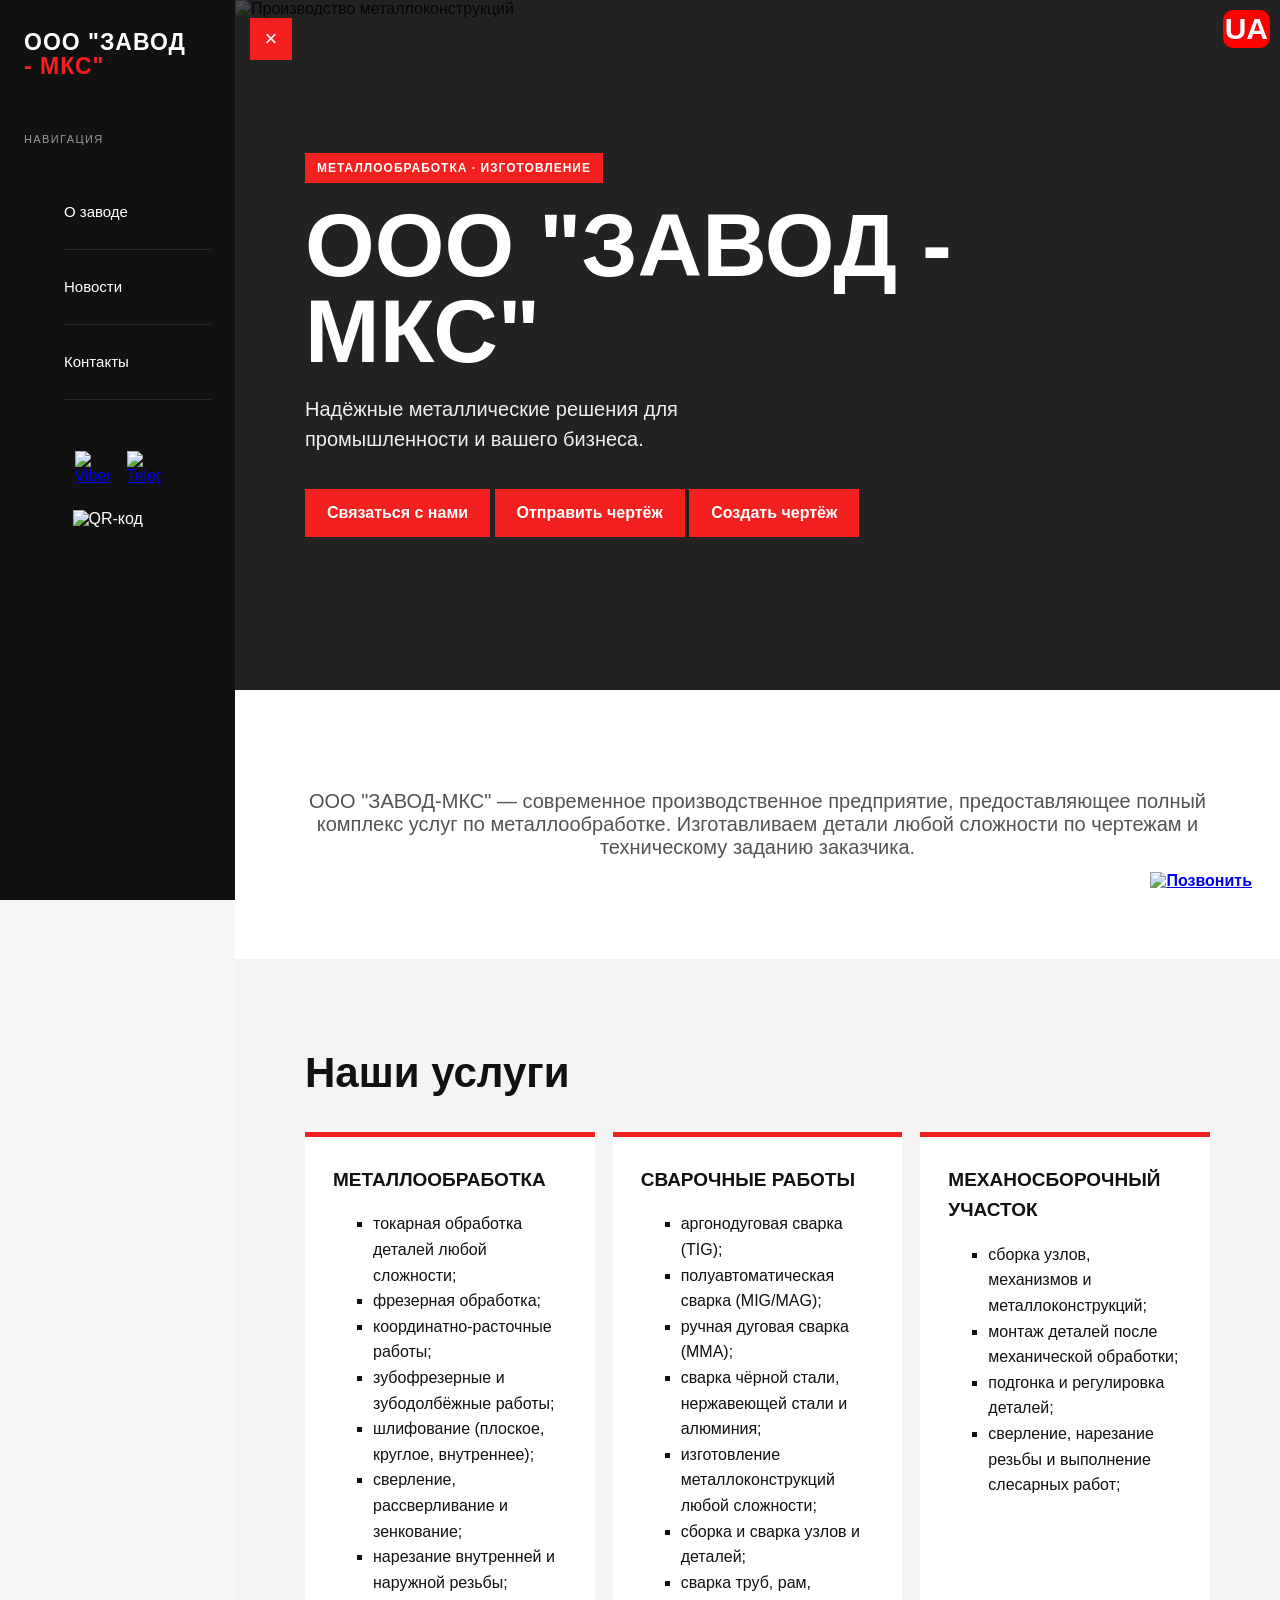
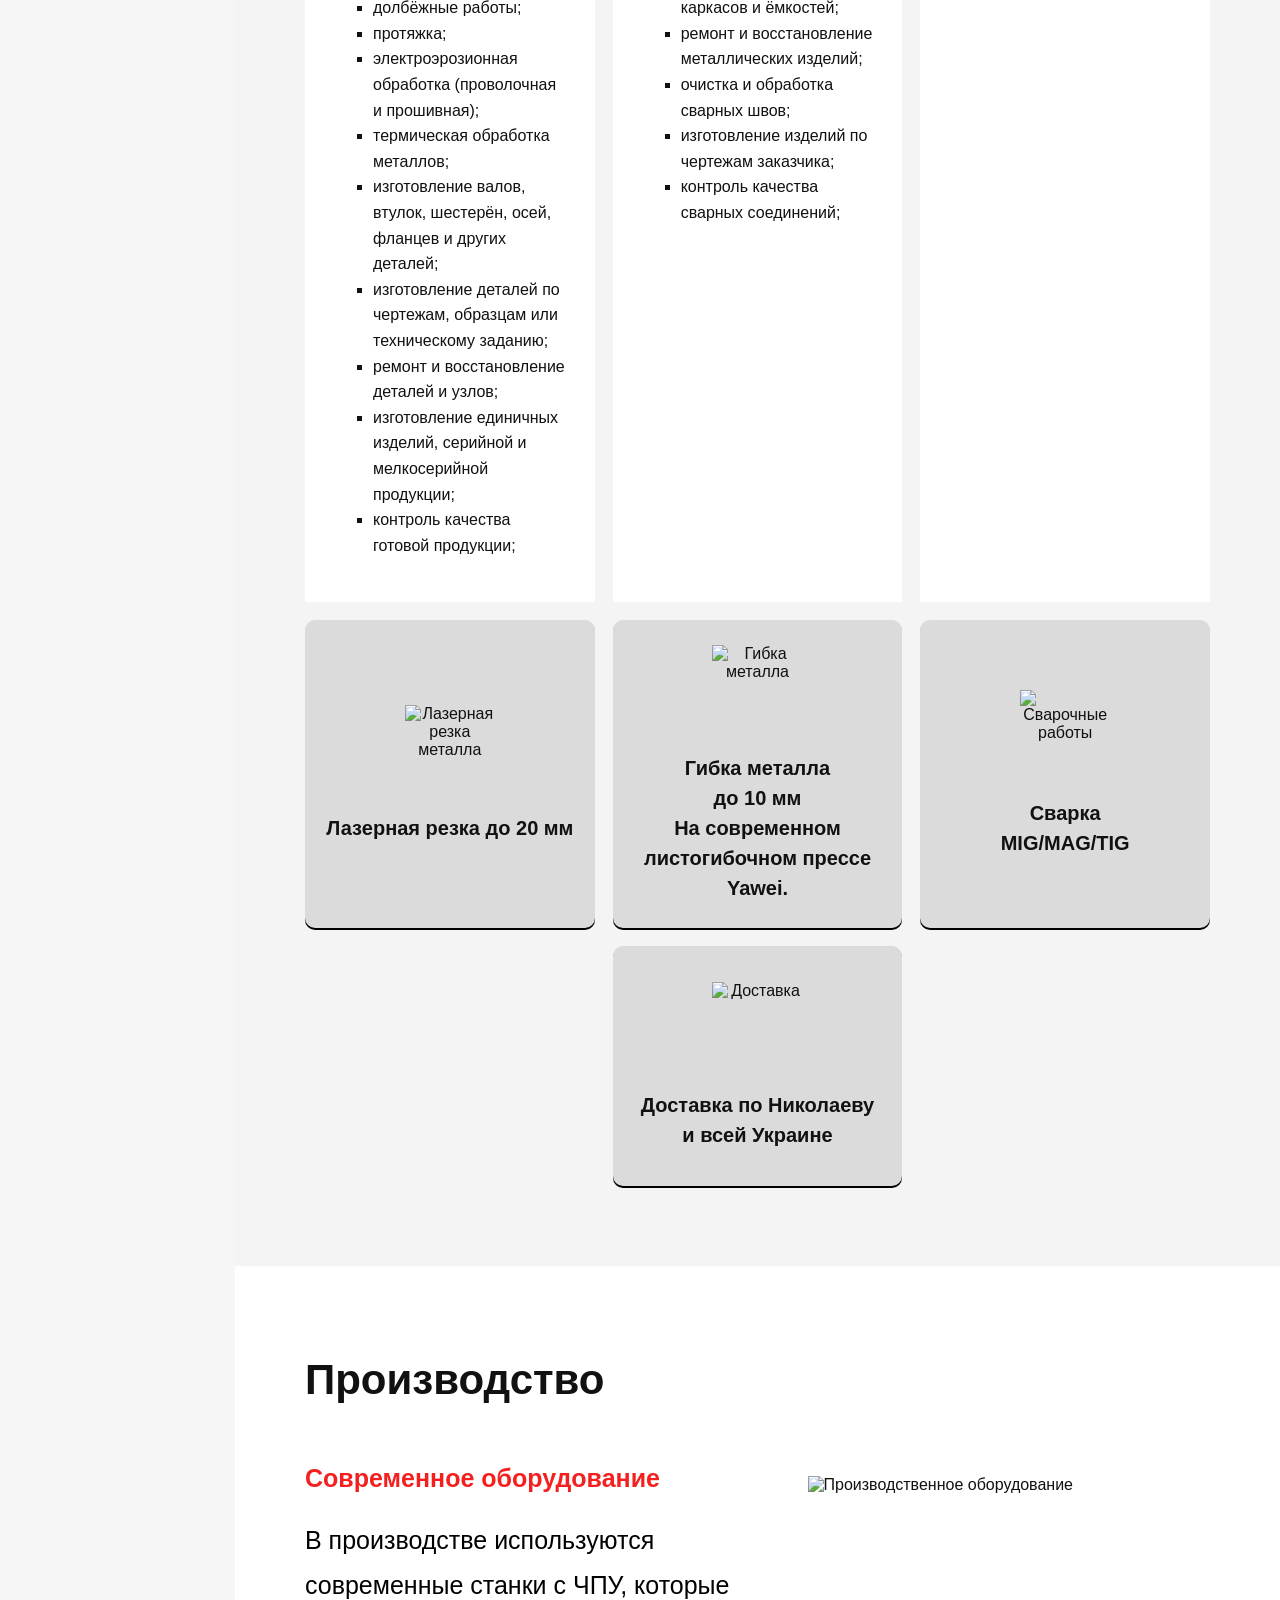
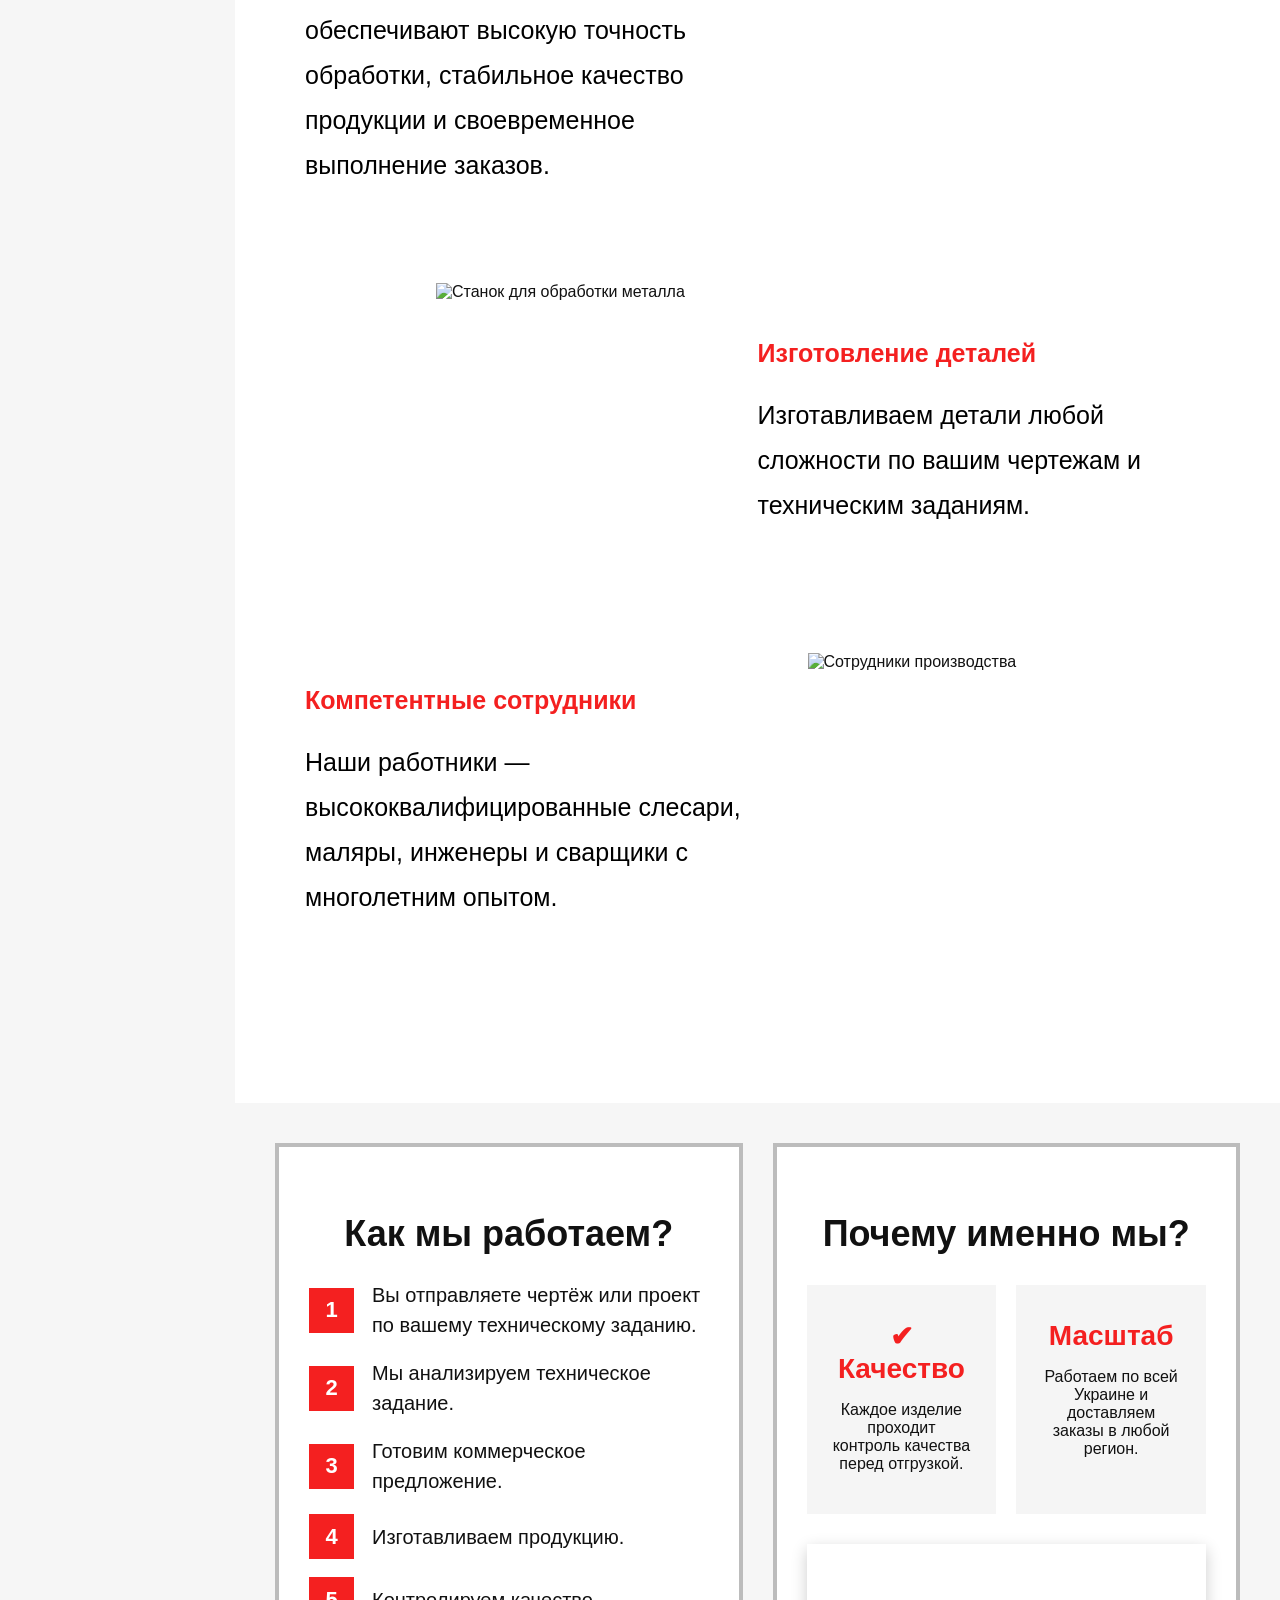
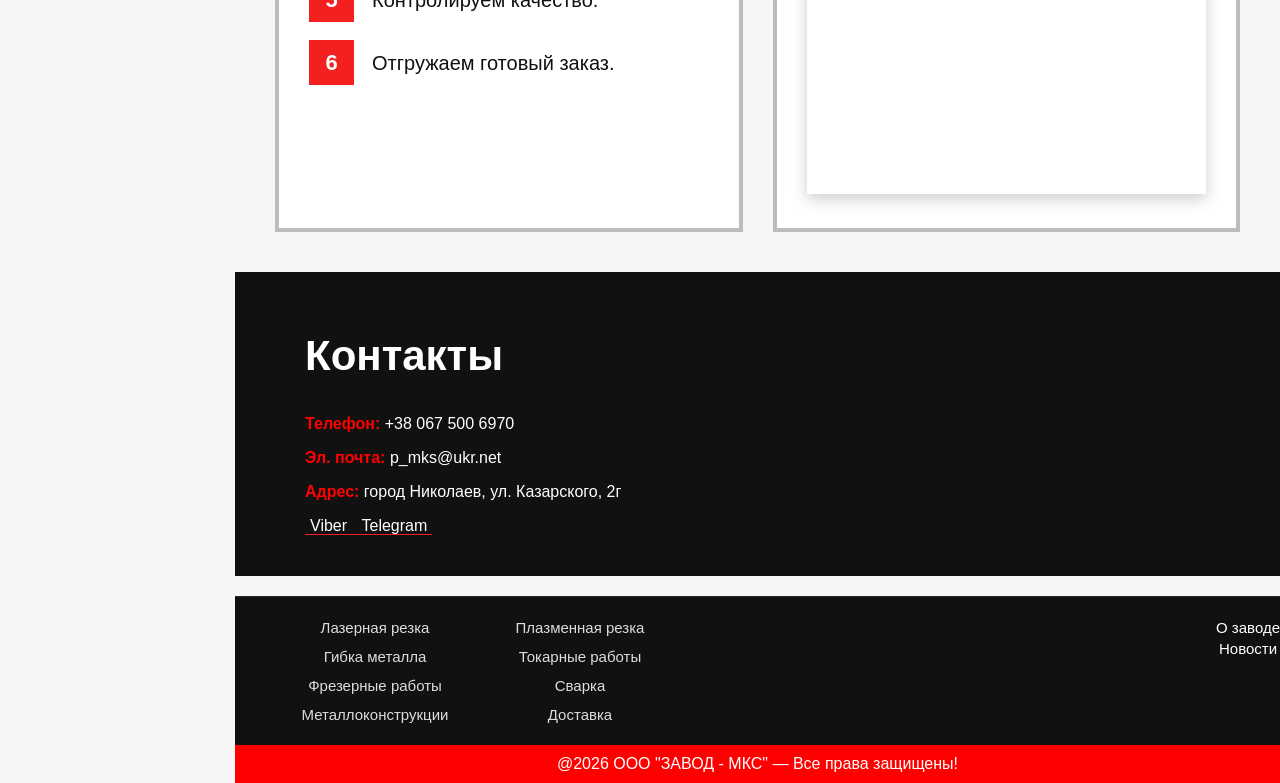
==== ru/index.html @ 7b384643 "Add Russian language index.html for website This commit adds a new Russian language HTML file for th" ====
<!doctype html>

<html lang="ru">

<head>
  <meta charset="utf-8" />
  <link rel="stylesheet" href="../index.css">
  <meta name="viewport" content="width=device-width, initial-scale=1">
 <link rel="canonical" href="https://zavodmks.com.ua/index.html">
  <meta name="description"
    content="ООО «ЗАВОД-МКС» — производитель металлоконструкций в Николаеве. Проектирование, изготовление и монтаж металлоконструкций, лазерная резка, гибка металла, токарные, фрезерные и сварочные работы.">

  <link rel="icon" href="../image/favicon.ico" type="image/x-icon">

  <title>ООО "ЗАВОД-МКС" – изготовление металлоконструкций в Николаеве | Проектирование | Монтаж | Официальный сайт
    компании</title>
</head>

<body class="menu-closed">

  <button class="menu-toggle" type="button" aria-label="Открыть меню" aria-expanded="false">
    ☰ </button>

  <aside class="sidebar">
    <div class="logo">
      ООО "ЗАВОД <br />
      <span>- МКС"</span>
    </div>

    <div class="side-title">Навигация</div>

    <nav>
      <ul>
        <a target="_blank" href="./aboutus.html">О заводе</a>
        <a target="_blank" href="./news.html">Новости</a>
        <a href="#contacts">Контакты</a>
      </ul>
    </nav>

    <div class="sidebar-social">

      <a href="viber://add?number=380675006970" class="viber-button" target="_blank">

        <img src="https://cdn-icons-png.flaticon.com/512/3938/3938039.png" alt="Viber">
      </a>

      <a target="_blank" href="https://t.me/p_mks1">

        <img
          src="https://upload.wikimedia.org/wikipedia/commons/thumb/8/83/Telegram_2019_Logo.svg/960px-Telegram_2019_Logo.svg.png"
          alt="Telegram">
      </a>

    </div>

    <a class="QRcode">
      <img width="100px" src="../image/favicon.svg" alt="QR-код">
    </a>
  </aside>

  <main>
    <section class="hero" id="about">

      <img class="hero-img" src="../image/photo_2026-06-26_18-58-12.jpg" alt="Производство металлоконструкций">

      <div class="hero-content">

        <span class="tag">
          МЕТАЛЛООБРАБОТКА · ИЗГОТОВЛЕНИЕ
        </span>

        <h1>ООО "ЗАВОД - МКС"</h1>

        <p>
          Надёжные металлические решения для промышленности и вашего бизнеса.
        </p>

        <a class="btn" href="#contacts">
          Связаться с нами
        </a>

        <a target="_blank" class="btn" href="https://t.me/p_mks1">

          Отправить чертёж
        </a>

        <a target="_blank" class="btn" href="https://t.me/p_mks1">

          Создать чертёж
        </a>

      </div>

    </section>

    <section class="info">

      <p>
        ООО "ЗАВОД-МКС" — современное производственное предприятие,
        предоставляющее полный комплекс услуг по металлообработке.
        Изготавливаем детали любой сложности по чертежам и техническому
        заданию заказчика.
      </p>

    </section>

    <section class="services" id="services">

      <h2>Наши услуги</h2>

      <div class="grid">

        <article class="card">

          <h3>Металлообработка</h3>

          <ul type="square">

            <li>токарная обработка деталей любой сложности;</li>

            <li>фрезерная обработка;</li>

            <li>координатно-расточные работы;</li>

            <li>зубофрезерные и зубодолбёжные работы;</li>

            <li>шлифование (плоское, круглое, внутреннее);</li>

            <li>сверление, рассверливание и зенкование;</li>

            <li>нарезание внутренней и наружной резьбы;</li>

            <li>долбёжные работы;</li>

            <li>протяжка;</li>

            <li>электроэрозионная обработка (проволочная и прошивная);</li>

            <li>термическая обработка металлов;</li>

            <li>
              изготовление валов, втулок, шестерён, осей, фланцев
              и других деталей;
            </li>

            <li>
              изготовление деталей по чертежам, образцам
              или техническому заданию;
            </li>

            <li>ремонт и восстановление деталей и узлов;</li>

            <li>
              изготовление единичных изделий, серийной
              и мелкосерийной продукции;
            </li>

            <li>контроль качества готовой продукции;</li>

          </ul>

        </article>

        <article class="card">

          <h3>Сварочные работы</h3>

          <ul type="square">

            <li>аргонодуговая сварка (TIG);</li>

            <li>полуавтоматическая сварка (MIG/MAG);</li>

            <li>ручная дуговая сварка (MMA);</li>

            <li>
              сварка чёрной стали, нержавеющей стали и алюминия;
            </li>

            <li>
              изготовление металлоконструкций любой сложности;
            </li>

            <li>сборка и сварка узлов и деталей;</li>

            <li>сварка труб, рам, каркасов и ёмкостей;</li>

            <li>ремонт и восстановление металлических изделий;</li>

            <li>очистка и обработка сварных швов;</li>

            <li>изготовление изделий по чертежам заказчика;</li>

            <li>контроль качества сварных соединений;</li>

          </ul>

        </article>

        <article class="card">

          <h3>Механосборочный участок</h3>

          <ul type="square">

            <li>
              сборка узлов, механизмов и металлоконструкций;
            </li>

            <li>
              монтаж деталей после механической обработки;
            </li>

            <li>подгонка и регулировка деталей;</li>

            <li>
              сверление, нарезание резьбы и выполнение слесарных работ;
            </li>

          </ul>

        </article>

        <article class="special-cards">

          <img src="../image/laser.jpg" alt="Лазерная резка металла">

          <p>
            Лазерная резка
            <b>до 20 мм</b>
          </p>

        </article>

        <article class="special-cards">

          <img src="../image/Gibka.svg" alt="Гибка металла">

          <p>
            Гибка металла<br>
            до 10 мм<br>
            На современном листогибочном прессе
            <b>Yawei</b>.
          </p>

        </article>

        <article class="special-cards">

          <img src="../image/payalnik.svg" alt="Сварочные работы">

          <p>
            Сварка<br>
            MIG/MAG/TIG
          </p>

        </article>

        <article class="special-cards delivery-card">

          <img src="../image/ChatGPT Image 27 черв. 2026 р., 00_23_21.svg" alt="Доставка">

          <p>
            Доставка по Николаеву
            и всей Украине
          </p>

        </article>

      </div>

    </section>

    <section id="gallery">

      <h2>Производство</h2>

      <div class="production-item">

        <div class="production-text">

          <h3>Современное оборудование</h3>

          <p>
            В производстве используются современные станки с ЧПУ,
            которые обеспечивают высокую точность обработки,
            стабильное качество продукции и своевременное выполнение заказов.
          </p>

        </div>

        <img src="../image/photo_2026-06-26_18-58-12.jpg" alt="Производственное оборудование">

      </div>

      <div class="production-item reverse">

        <div class="production-text">

          <h3>Изготовление деталей</h3>

          <p>
            Изготавливаем детали любой сложности
            по вашим чертежам и техническим заданиям.
          </p>

        </div>

        <img src="../image/photo_2026-06-26_18-58-18.jpg" alt="Станок для обработки металла">

      </div>

      <div class="production-item">

        <div class="production-text">

          <h3>Компетентные сотрудники</h3>

          <p>
            Наши работники — высококвалифицированные слесари,
            маляры, инженеры и сварщики с многолетним опытом.
          </p>

        </div>

        <img src="../image/photo_2026-06-26_18-58-22.jpg" alt="Сотрудники производства">

      </div>

    </section>

    <div class="info-section">

      <div class="work">

        <h3>Как мы работаем?</h3>

        <div class="step">

          <span>1</span>

          <p>
            Вы отправляете чертёж или проект
            по вашему техническому заданию.
          </p>

        </div>

        <div class="step">

          <span>2</span>

          <p>
            Мы анализируем техническое задание.
          </p>

        </div>

        <div class="step">

          <span>3</span>

          <p>
            Готовим коммерческое предложение.
          </p>

        </div>

        <div class="step">

          <span>4</span>

          <p>
            Изготавливаем продукцию.
          </p>

        </div>

        <div class="step">

          <span>5</span>

          <p>
            Контролируем качество.
          </p>

        </div>

        <div class="step">

          <span>6</span>

          <p>
            Отгружаем готовый заказ.
          </p>

        </div>

      </div>

      <div class="cards">

        <h3>Почему именно мы?</h3>

        <div class="why-grid">

          <div class="why-card">

            <h2>✔ Качество</h2>

            <p>
              Каждое изделие проходит контроль качества
              перед отгрузкой.
            </p>

          </div>

          <div class="why-card">

            <h2>Масштаб</h2>

            <p>
              Работаем по всей Украине и доставляем заказы
              в любой регион.
            </p>

          </div>

        </div>

        <video class="why-video" autoplay muted loop>

          <source src="../image/820648840754565_1782490165.mp4" type="video/mp4">

          Ваш браузер не поддерживает видео.

        </video>

      </div>

    </div>

    <section class="contacts" id="contacts">

      <div>

        <h2>Контакты</h2>

        <div class="contact-list">

          <p>
            <b>Телефон:</b>
            <a style="text-decoration: none;" href="tel:+380675006970">

              +38 067 500 6970

            </a>
          </p>

          <p>

            <b>Эл. почта:</b>

            <a style="text-decoration: none;" href="mailto:p_mks@ukr.net">

              p_mks@ukr.net

            </a>

          </p>

          <p>

            <b>Адрес:</b>

            <a style="text-decoration: none;" href="https://maps.app.goo.gl/kvUd4vsqKeRuADbv7">

              город Николаев,
              ул. Казарского, 2г

            </a>

          </p>

        </div>

        <p class="social">

          <a style="text-decoration: none;" href="viber://add?number=380675006970">

            Viber

          </a>

          <a style="text-decoration: none;" target="_blank" href="https://t.me/p_mks1">

            Telegram

          </a>

        </p>

      </div>

      <div class="map">

        <iframe
          src="https://www.google.com/maps/embed?pb=!1m18!1m12!1m3!1d2721.8354422078733!2d32.0556218!3d46.98456669999999!2m3!1f0!2f0!3f0!3m2!1i1024!2i768!4f13.1!3m3!1m2!1s0x40c5cb7e267bd727%3A0x16fc075659469d94!2z0KLQntCSICLQl9CQ0JLQntCUIC0g0JzQmtChIg!5e0!3m2!1sru!2sua!4v1783364056772!5m2!1sru!2sua"
          width="600" height="450" style="border:0;" allowfullscreen="" loading="lazy"
          referrerpolicy="strict-origin-when-cross-origin">

        </iframe>

      </div>

    </section>

    <div class="footer-production">

      <div>

        <ul class="footer-list">

          <li>Лазерная резка</li>
          <li>Плазменная резка</li>
          <li>Гибка металла</li>
          <li>Токарные работы</li>
          <li>Фрезерные работы</li>
          <li>Сварка</li>
          <li>Металлоконструкции</li>
          <li>Доставка</li>

        </ul>

      </div>
      <div>

        <ul class="footer-list-links">

          <li> <a href="./aboutus.html">О заводе</a>
          </li>

          <li>

            <a href="./news.html">

              Новости

            </a>

          </li>

        </ul>

      </div>


    </div>

    <a class="tell" href="tel:+380675006970">

      <img src="../image/tell.png" alt="Позвонить">

    </a>

    <a class="lang" href="../index.html">UA
    </a>
  </main>

  <footer>


    <div>
      @2026 ООО "ЗАВОД - МКС" — Все права защищены!
    </div>


  </footer>

  <script>

    const toggle = document.querySelector(".menu-toggle");
    const menuLinks = document.querySelectorAll("nav a");

    function isMobile() {
      return window.innerWidth <= 800;
    }

    function updateMenuButton() {

      const isClosed =
        document.body.classList.contains("menu-closed");

      toggle.textContent =
        isClosed ? "☰" : "×";

      toggle.setAttribute(
        "aria-expanded",
        String(!isClosed)
      );

      toggle.setAttribute(
        "aria-label",
        isClosed
          ? "Открыть меню"
          : "Закрыть меню"
      );

    }

    function syncMenu() {

      if (isMobile()) {

        document.body.classList.add("menu-closed");

      } else {

        document.body.classList.remove("menu-closed");

      }

      updateMenuButton();

    }

    toggle.addEventListener("click", () => {

      document.body.classList.toggle("menu-closed");

      updateMenuButton();

    });

    menuLinks.forEach((link) => {

      link.addEventListener("click", () => {

        if (isMobile()) {

          document.body.classList.add("menu-closed");

          updateMenuButton();

        }

      });

    });

    window.addEventListener(
      "resize",
      syncMenu
    );

    syncMenu();

  </script>

</body>

</html>
---- index.css ----
:root {
  --orange: #f42020;
  --black: #111;
  --white: #fff;
  --line: #e8e8e8;
  --sidebar-width: 235px;
}

* {
  box-sizing: border-box;
}

html {
  scroll-behavior: smooth;
}

body {
  margin: 0;
  font-family: Arial, Helvetica, sans-serif;
  color: var(--black);
  background: #f6f6f6;
  overflow-x: hidden;
}

.sidebar {
  position: fixed;
  z-index: 4;
  top: 0;
  left: 0;
  display: flex;
  flex-direction: column;
  width: var(--sidebar-width);
  height: 100vh;
  padding: 30px 24px;
  color: var(--white);
  background: var(--black);
  transition: transform 0.3s ease;
}

.logo {
  font-size: 23px;
  font-weight: 900;
  line-height: 1.05;
  letter-spacing: 1px;
}

.logo span {
  color: var(--orange);
}

.side-title {
  margin: 55px 0 14px;
  color: #999;
  font-size: 11px;
  letter-spacing: 1.4px;
  text-transform: uppercase;
}

nav a {
  display: block;
  padding: 12px 0;
  color: var(--white);
  font-size: 15px;
  line-height: 50px;
  text-decoration: none;
  border-bottom: 1px solid #292929;
}

nav a:hover {
  color: var(--orange);
}

.side-foot {
  margin-top: auto;
  color: #999;
  font-size: 12px;
  line-height: 1.5;
}

.sidebar-social {
  display: flex;
  gap: 18px;
  margin-top: 35px;
}

.sidebar-social img {
  display: flex;
  margin-left: 30px;
  width: 34px;
  height: 34px;
  transition: .3s;
}

.QRcode {
  margin: 30px 0 0 40px;
}

.sidebar-social img:hover {
  transform: scale(1.15);
}

/* Menu button */

.menu-toggle {
  position: fixed;
  z-index: 10;
  top: 18px;
  left: 250px;
  width: 42px;
  height: 42px;
  color: var(--white);
  font-size: 22px;
  cursor: pointer;
  background: var(--orange);
  border: 0;
  transition: left 0.3s ease;
}
main,
footer {
    margin-left: var(--sidebar-width);
    transition: margin-left .3s ease;
}

body.menu-closed main,
body.menu-closed footer {
    margin-left: 0;
}

body.menu-closed .sidebar {
  transform: translateX(calc(-100% - 5px));
}
body.menu-closed .menu-toggle {
  left: 15px;
}
/* Main content */

section {
  padding: 80px 70px;
  background: var(--white);
}

.hero {
  position: relative;
  display: flex;
  align-items: center;
  min-height: 690px;
  overflow: hidden;
  background: #222;

}

.hero-img {
  position: absolute;
  top: 0;
  left: 0;
  width: 100%;
  height: 100%;
  object-fit: cover;
  z-index: 0;
  filter: brightness(30%);

}

.hero::before {
  position: absolute;
  inset: 0;
  content: "";
}

.hero-overlay {
  position: absolute;
  inset: 0;
  background: rgba(0, 0, 0, 0.775);
  z-index: 1;
}

.hero-content {
  position: relative;
  z-index: 2;
  max-width: 690px;
  color: var(--white);
}

.tag {
  display: inline-block;
  padding: 8px 12px;
  color: var(--white);
  font-size: 12px;
  font-weight: 700;
  letter-spacing: 1px;
  background: var(--orange);
}

h1 {
  margin: 20px 0;
  font-size: clamp(44px, 7vw, 92px);
  line-height: 0.95;
  text-transform: uppercase;
}

h2 {
  margin: 10px 0 35px;
  font-size: 42px;
}

.hero p {
  max-width: 520px;
  color: #eee;
  font-size: 20px;
  line-height: 1.5;
}

.btn {
  display: inline-block;
  margin-top: 15px;
  padding: 15px 22px;
  color: var(--white);
  font-weight: 700;
  text-decoration: none;
  background-color: var(--orange);
  transition: background-color 0.3s ease;
}

.btn:hover {
  background-color: #bb2727;

}

.eyebrow {
  color: var(--orange);
  font-size: 12px;
  font-weight: 700;
  letter-spacing: 1.4px;
  text-transform: uppercase;

}

/* Services */

.services {
  background: #f4f4f4;
}

.grid {
  display: grid;
  grid-template-columns: repeat(3, 1fr);
  gap: 18px;
}


.card {
  min-height: 180px;
  padding: 28px;
  background: var(--white);
  border-top: 5px solid var(--orange);
  line-height: 1.6;
}

.card h3 {
  margin: 0 0 12px;
  font-size: 19px;
  text-transform: uppercase;
}

.card p {
  margin: 0;
  color: #666;
  line-height: 1.5;
}

.special-cards {
  display: flex;
  flex-direction: column;
  justify-content: center;
  align-items: center;
  text-align: center;

  background: #dbdbdb;
  border-radius: 10px;
  box-shadow: 0px 2px black;
  padding: 25px 20px;
  min-height: 240px;
  transition: .3s;
}

.special-cards img {
  width: 90px;
  height: 90px;
  margin-bottom: 18px;
}

.special-cards p {
  margin: 0;
  font-size: 20px;
  line-height: 1.5;
  font-weight: 600;
}

.special-cards:nth-child(2) {
  margin-left: 50%;
}

.special-cards:hover {
  transform: translateY(-5px);
  box-shadow: 2px 2px black;
}

.delivery-card {
  grid-column: 2;
}

.info {
  color: #535353;
  text-align: center;
  font-size: 20px;
}

/* Gallery */

.production-item {
  font-family: Arial, Helvetica, sans-serif;
  display: flex;
  align-items: center;
  gap: 50px;
  margin-bottom: 70px;
}

.production-item img {
  width: 30%;
  height: 300px;
  object-fit: cover;

}

.production-text {
  width: 50%;
}

.production-text h3 {
  margin-bottom: 20px;
  font-size: 25px;
  color: var(--orange);
}

.production-text p {
  font-size: 25px;
  line-height: 1.8;
  color: #000000;
}

.production-item.reverse {
  flex-direction: row-reverse;
}

.advantages {
  display: flex;
  gap: 30px;
  margin: 40px;
  align-items: stretch;
}

.info-section {
  display: flex;
  gap: 30px;
  align-items: stretch;
  margin: 40px;
}

.work,
.cards {
  flex: 1;
  background: #fff;
  border: 4px solid #bcbcbc;
  padding: 30px;
}

.cards {
  border: 4px solid #bcbcbc;
  padding: 30px;
  background: #fff;
}

.cards h3 {
  text-align: center;
  font-size: 36px;
  margin-bottom: 30px;
}

.why-grid {
  display: flex;
  gap: 20px;
}

.why-card {
  flex: 1;
  background: #f5f5f5;
  padding: 25px;
  text-align: center;
  transition: .3s;
}

.why-video {
  width: 100%;
  height: 250px;
  margin-top: 30px;
  object-fit: cover;
  box-shadow: 0 5px 15px rgba(0, 0, 0, .2);
}

.why-card:hover {
  transform: translateY(-5px);
  box-shadow: 0 8px 20px rgba(0, 0, 0, .15);
}

.why-card h2 {
  margin-bottom: 15px;
  color: #f42020;
  font-size: 28px;
}

.work {
  border: 4px solid #bcbcbc;

  padding: 30px;
  background: #fff;
}

.work h3 {
  text-align: center;
  font-size: 36px;
  margin-bottom: 25px;
}

.step {
  display: flex;
  align-items: center;
  gap: 18px;
  margin-bottom: 18px;
}

.step span {
  min-width: 45px;
  height: 45px;
  background: #f42020;
  color: #fff;
  display: flex;
  justify-content: center;
  align-items: center;
  font-size: 22px;
  font-weight: bold;
}

.step p {
  margin: 0;
  font-size: 20px;
  line-height: 1.5;
}

/* Contacts */
.contacts{
    display:grid;
    grid-template-columns:320px 1fr;
    gap:35px;
    padding:50px 70px 25px;
    background:#111;
    color:#fff;

}
.contacts a{
  text-decoration:none;
  color:#ffffff;
}

.contact-list b {
  color: rgb(255, 0, 0);
}

.contact-list a {
  color: #fff;
   transition: color .3s ease-in-out;
}

.contact-list a:hover{
  color:red;
}

.social a {
  color: #fff;
  text-decoration: none;
  border-bottom: 1px solid var(--orange);
  gap: 0 10px;
  transition: color 0.3s ease-in-out;
  padding: 0 5px;
}

.social a:hover {
  color: rgb(38, 0, 255);
}

.map{
    min-height:220px;
}

.map iframe{
    width:100%;
    height:220px;
    min-height:220px;
}

.footer-production{
     background:#111;
    color:#fff;

    display:flex;
    text-align:center;
    justify-content:space-between;
    gap:40px;

    margin-top:20px;
    padding-top:20px;
    padding-left:50px;
    padding-bottom:20px;
    border-top:1px solid #2b2b2b;
}

.footer-production h3{
    margin:0 0 10px;
    font-size:22px;
}

.footer-production ul{
    margin:0;
    padding:0;
    list-style:none;
}

.footer-list{
    display:grid;
    grid-template-columns:repeat(2,minmax(180px,1fr));
    gap:8px 25px;
    color:#747474;
}

.footer-production li{
    color:#ddd;
    font-size:15px;
    line-height:1.4;
    
}

.footer-production a{
    color:#ddd;
    text-decoration:none;
}

.footer-production a{
    color:#fff;
    text-decoration:none;
    transition:.3s;
}

.footer-production a:visited{
    color:#fff;
}

.footer-production a:hover{
    color:var(--orange);
}

.footer-production a:hover{
    color:var(--orange);
}

footer {
  background: #ff0000;
  color: #fff;
  display: flex;
  justify-content: center;
  align-items: center;
  padding: 10px 0 10px 0;
}

/* Sidebar */

.sidebar-social {
  justify-content: center;
}

.sidebar-social img {
  margin: 0;
}

.QRcode {
  display: flex;
  justify-content: center;
  margin: 25px 0 0;
}

.QRcode img {
  width: 90px;
}

/*tell*/
.tell {
  position: fixed;
  bottom: 10px;
  right: 10px;
  z-index: 9999;
  padding-top: 12px;
  padding-right: 18px;
  font-weight: bold;
  border-radius: 60px;
}

.lang {
  position: fixed;
  z-index: 9999;
   top: 10px;
  right: 10px;

  background-color: red;
  color: white;
  text-align: var(--white);
  padding: 2px 2px 2px 2px;
  font-size: 30px;
  text-align: center;
  justify-content: center;
  font-weight: bold;
  border-radius: 10px;
text-decoration: none;

}

/* Mobile */

@media (max-width: 800px) {
  .info-section {
    display: flex;
    flex-direction: column;
    gap: 20px;
    margin: 0;
  }
.grid {
    display: grid;
    grid-template-columns: 1fr;
    gap: 15px;
  }
  .card {
    width: 100%;
    display: block;
  }

  .special-cards {
    width: 100%;
    margin: 0 !important;
  }
.production-item {
  margin-right: -10px;
}

  html,
  body {
    overflow-x: hidden;
  }

  section {
    padding: 45px 20px;
  }

  h1 {
    font-size: 42px;
    line-height: 1.1;
  }

  h2 {
    font-size: 30px;
    text-align: center;
  }

  h3 {
    text-align: center;
  }

  .hero {
    min-height: auto;
    padding: 100px 20px 60px;
    text-align: center;
  }

  .hero-content {
    max-width: 100%;
  }

  .hero p {
    max-width: 100%;
    font-size: 18px;
  }

  .btn {
    display: block;
    width: 100%;
    margin-top: 15px;
    text-align: center;
  }


  .info p {
    font-size: 18px;
    line-height: 1.6;
  }

  /* Наші послуги */

  .cards {
    padding: 15px;
  }

  .cards h3 {
    font-size: 24px;
    margin-bottom: 15px;
  }

    .why-grid {
    display: flex;
    flex-direction: column;
    gap: 15px;
  }
   .why-card {
    width: 100%;
  }


  .why-card h2 {
    font-size: 18px;
    margin-bottom: 8px;
  }

  .why-card p {
    font-size: 14px;
    line-height: 1.4;
  }

   .why-video {
    width: 100%;
    height: 150px;
  }

   .work,
  .cards {
    display: block;
    width: 100%;
    max-width: 100%;
    margin: 0 0 20px;
    padding: 15px;
  }

  .info-section {
    display: block;
    margin: 0;
  }
 .work h3,
.cards h3{
    font-size: 22px;
    margin-bottom: 15px;
}

  .step {
    align-items: flex-start;
  }

  .step p {
    font-size: 17px;
  }
  .contacts {
    display: flex;
    flex-direction: column;
  }

  .map iframe {
    height: 280px;
  }

  .contact-list p {
    font-size: 17px;
  }

  .social {
    display: flex;
    justify-content: center;
    gap: 20px;
    flex-wrap: wrap;
  }


  footer {
    flex-direction: column;
    text-align: center;
    gap: 10px;
    padding: 20px;
  }

  footer img {
    margin: 0;
  }


  .sidebar-social {
    justify-content: center;
  }

  .sidebar-social img {
    margin: 0;
  }

  .QRcode {
    display: flex;
    justify-content: center;
    margin: 25px 0 0;
  }

  .QRcode img {
    width: 90px;
  }
  .card,
.special-cards,
.delivery-card {
    width: 100% !important;
    margin: 0 !important;
}
.delivery-card {
    grid-column: auto !important;
}

/* FOOTER MOBILE */

.contacts{
    display: flex;
    flex-direction: column;
    width: 100%;
    padding: 40px 20px;
    gap: 30px;
}

.footer-production{
    display: flex;
    flex-direction: column;
    align-items: center;

    width: 100%;

    margin: 20px 0 0;
    padding: 20px 0;

    gap: 25px;

    border-top: 1px solid #2b2b2b;
}

.footer-list{
    display: flex;
    flex-direction: column;

    align-items: center;

    width: 100%;
    gap: 12px;
}

.footer-list-links{
    display: flex;
    flex-direction: column;

    align-items: center;

    width: 100%;
    gap: 12px;

    padding: 0;
    margin: 0;
}

.footer-list li,
.footer-list-links li{
    width: auto;
    margin: 0;
    text-align: center;
}

footer{
    width: 100%;
    margin: 0;
    padding: 15px;
    text-align: center;
}
}
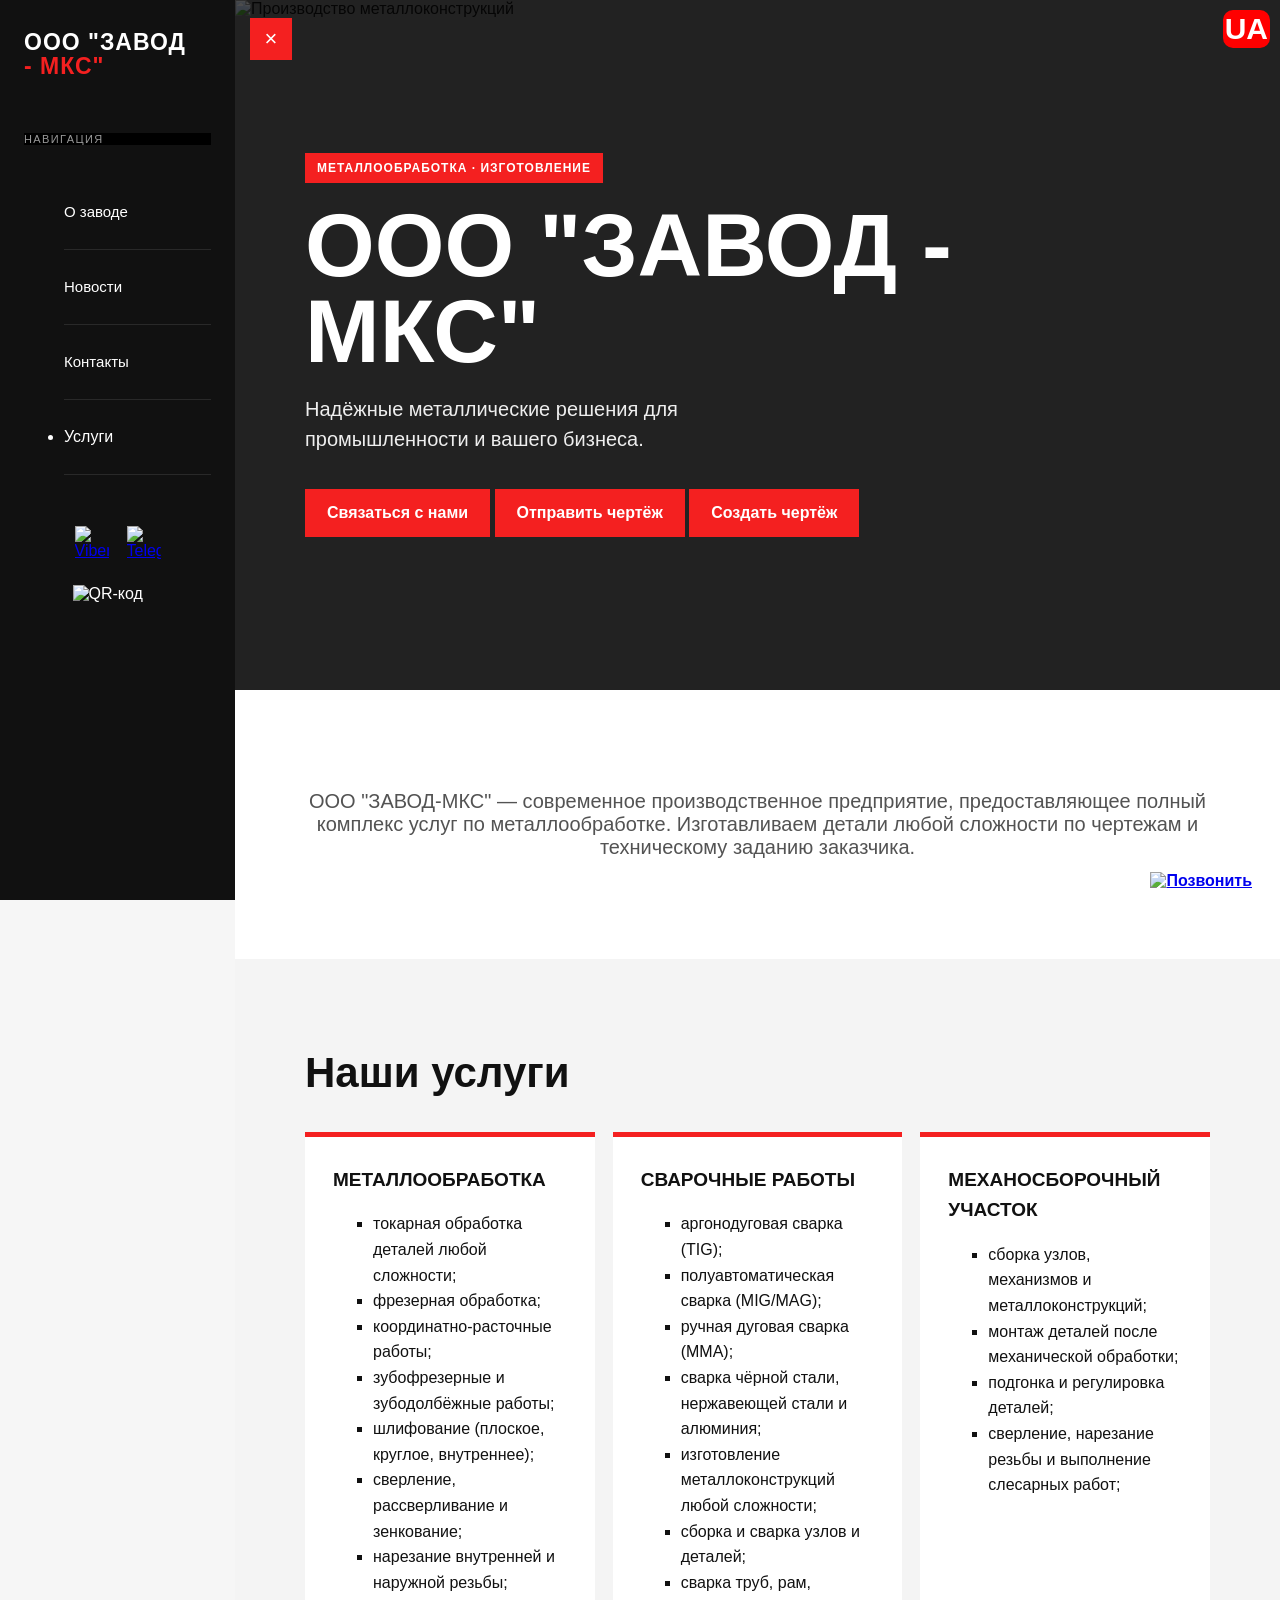
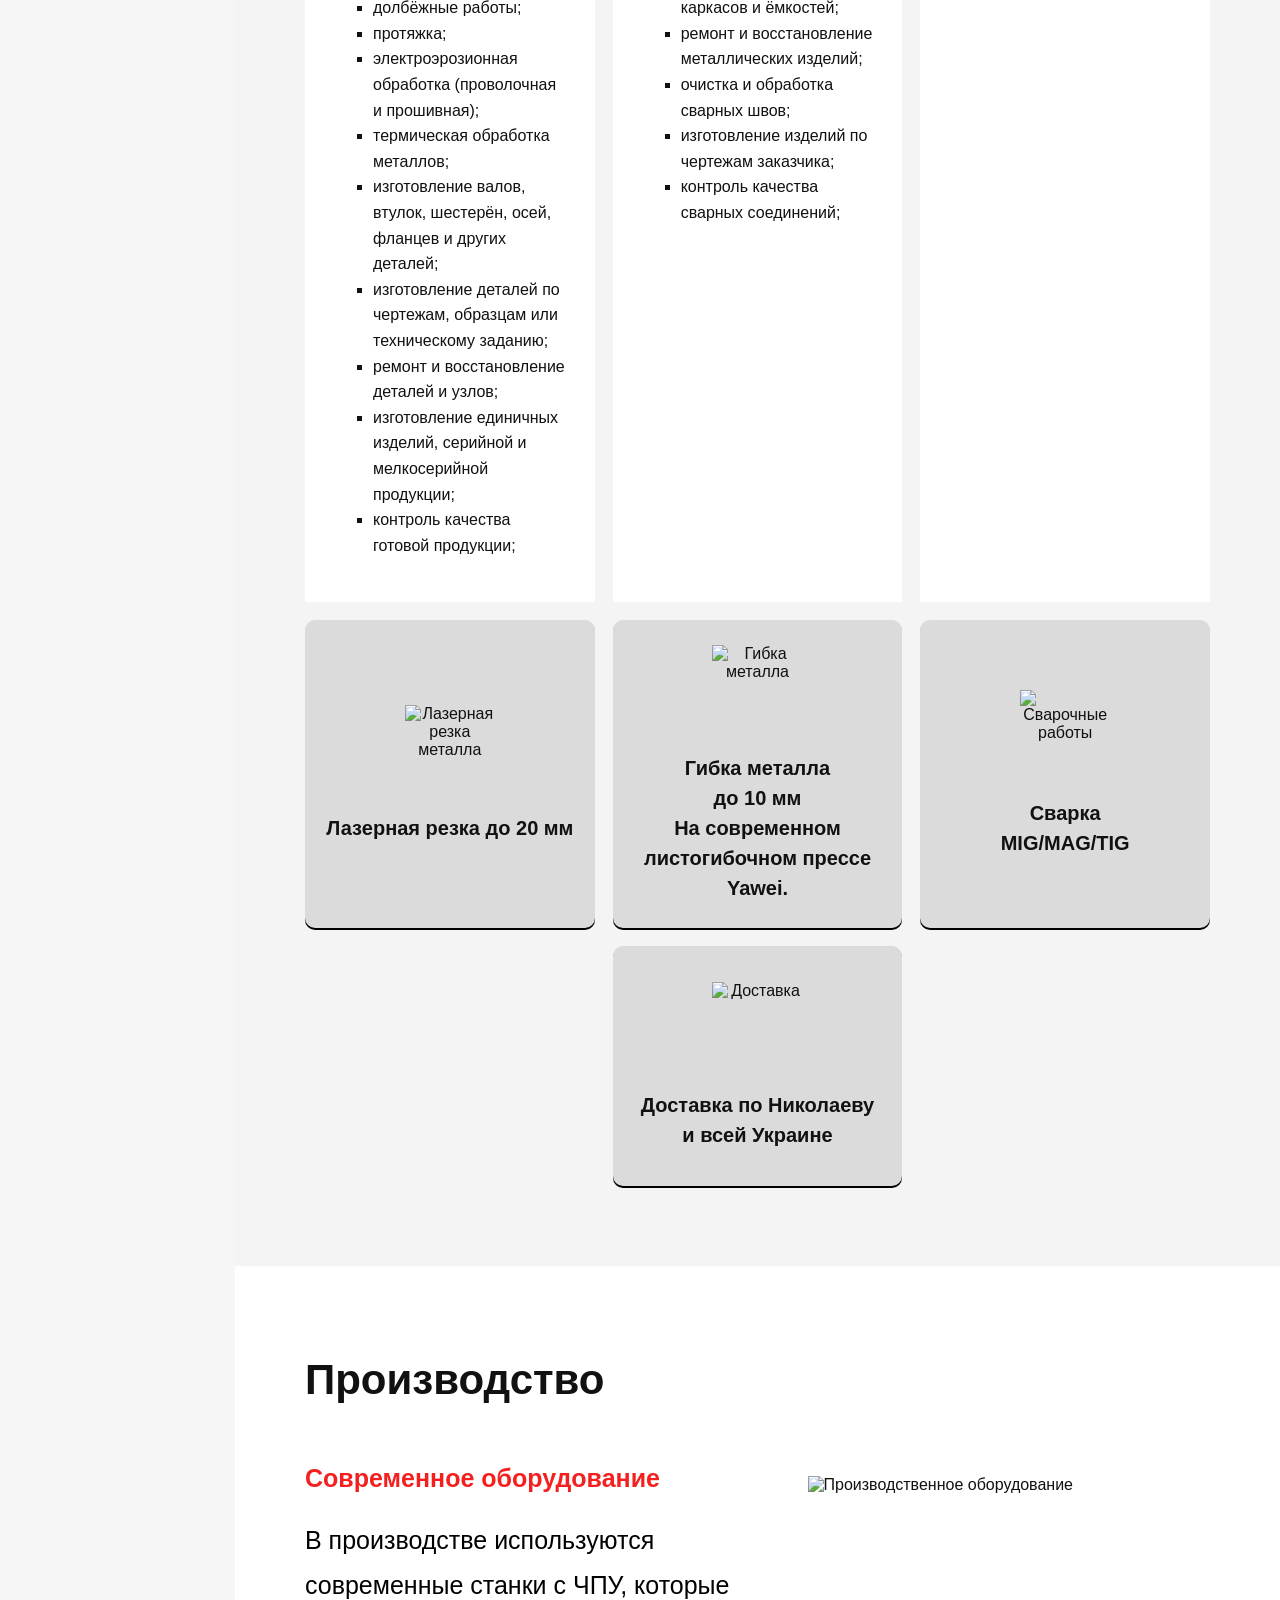
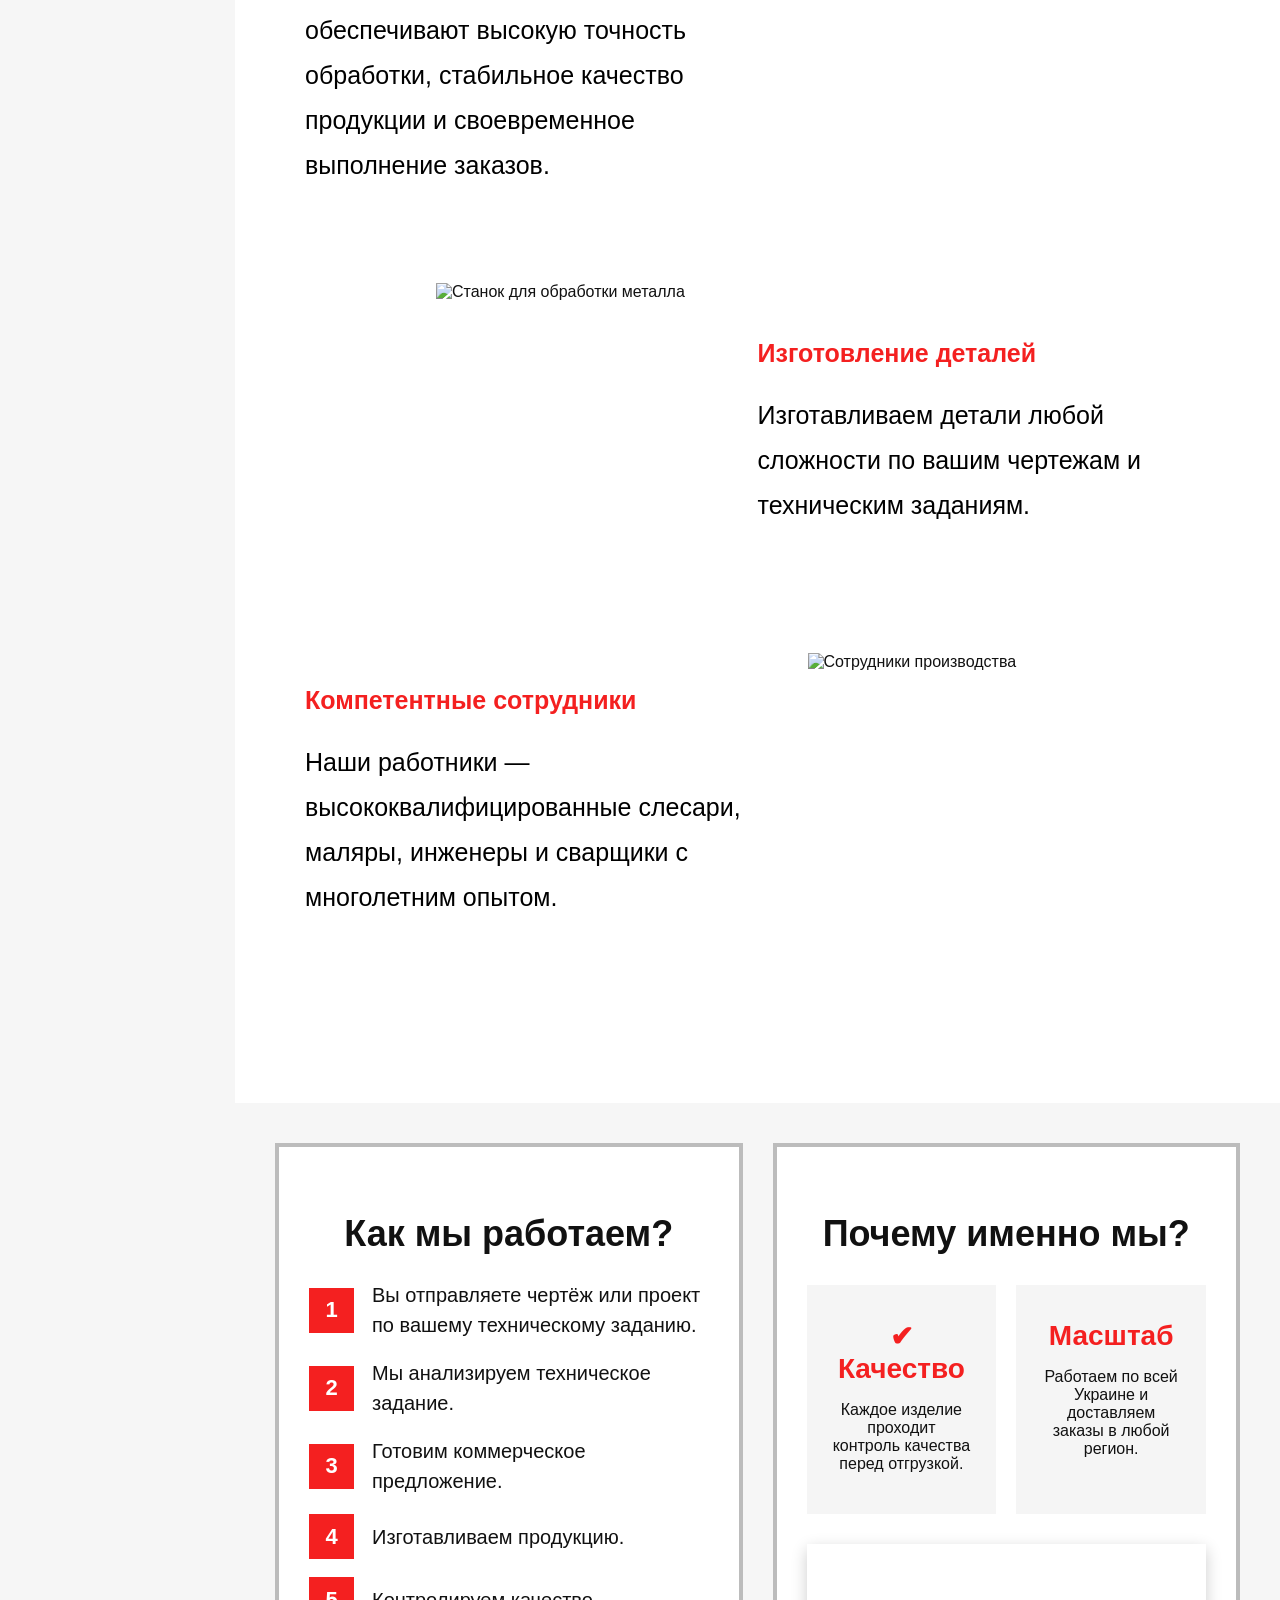
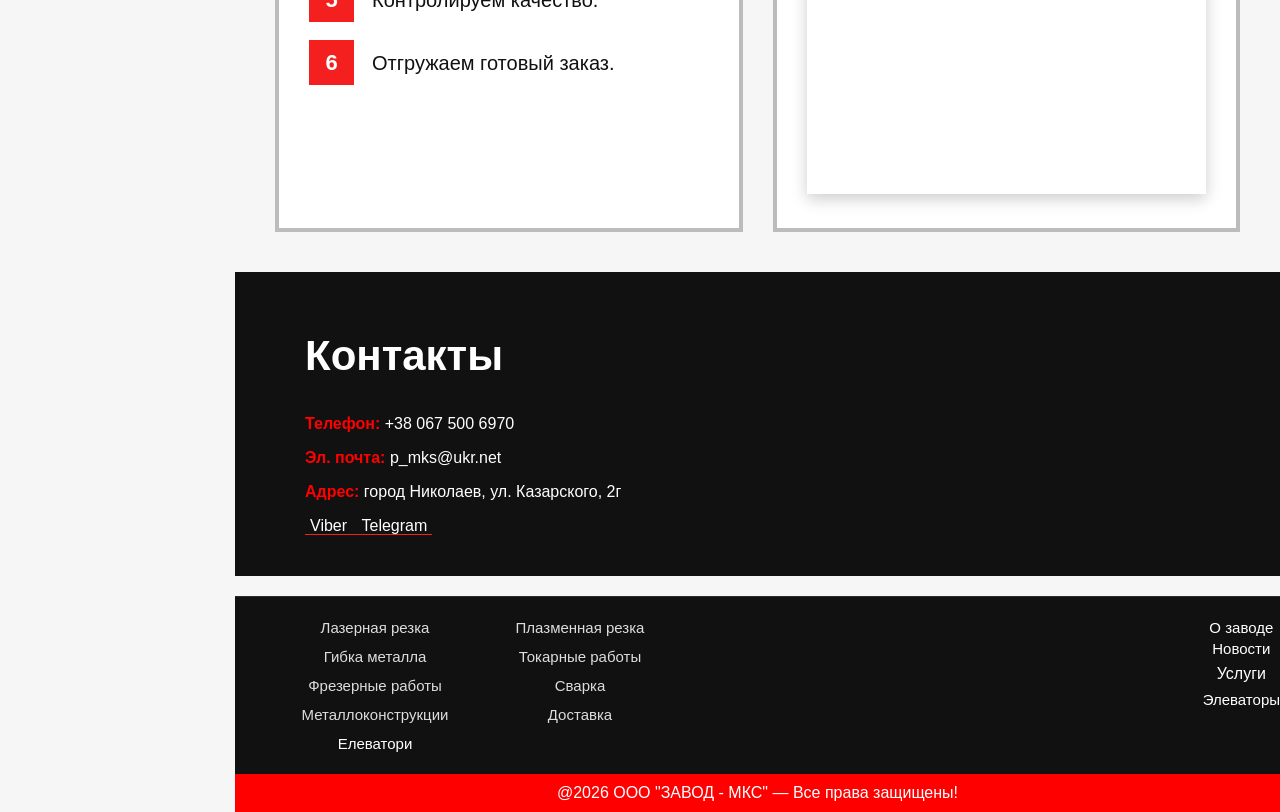
==== commit 13da144c: "Add files via upload" ====
--- a/ru/index.html
+++ b/ru/index.html
@@ -34,7 +34,18 @@
         <a target="_blank" href="./aboutus.html">О заводе</a>
         <a target="_blank" href="./news.html">Новости</a>
         <a href="#contacts">Контакты</a>
+         <li class="menu-container">
+            <details>
+                <summary  onclick="location.href='#services'">Услуги</summary>
+
+                <ul class="dropdown-list">
+                    <li><a target="_blank" href="../ru/elevator.html">Елеватори</a></li>
+                </ul>
+            </details>
+        </li>
       </ul>
+      
+      
     </nav>
 
     <div class="sidebar-social">
@@ -529,7 +540,7 @@
           <li>Сварка</li>
           <li>Металлоконструкции</li>
           <li>Доставка</li>
-
+ <li><a target="_blank" href="./elevator.html">  Елеватори</a></li>
         </ul>
 
       </div>
@@ -540,16 +551,10 @@
           <li> <a href="./aboutus.html">О заводе</a>
           </li>
 
-          <li>
-
-            <a href="./news.html">
-
-              Новости
-
-            </a>
-
-          </li>
-
+          <li><a href="./news.html">Новости</a></li>
+           <ul class="footer-list-service">Услуги
+          <li><a target="_blank" href="./elevator.html">Элеваторы</a></li>
+        </ul>
         </ul>
 
       </div>
@@ -659,4 +664,4 @@
 
 </body>
 
-</html>
+</html>
--- a/index.css
+++ b/index.css
@@ -48,12 +48,13 @@
   color: var(--orange);
 }
 
-.side-title {
+.side-title, select {
   margin: 55px 0 14px;
   color: #999;
   font-size: 11px;
   letter-spacing: 1.4px;
   text-transform: uppercase;
+  background-color: #000000;
 }
 
 nav a {
@@ -132,6 +133,40 @@
 body.menu-closed .menu-toggle {
   left: 15px;
 }
+
+details summary{
+    list-style:none;
+    cursor:pointer;
+    padding:12px 0;
+    line-height:50px;
+    color:#fff;
+    border-bottom:1px solid #292929;
+    user-select:none;
+}
+
+details summary:hover{
+    color:var(--orange);
+}
+
+/* Убираем стандартную стрелку */
+details summary::-webkit-details-marker{
+    display:none;
+}
+
+.dropdown-list{
+    list-style:none;
+    margin:0;
+    padding:0 0 0 15px;
+    text-align: center;
+}
+
+.dropdown-list a{
+    display:block;
+    padding:8px 0;
+    line-height:30px;
+    border:none;
+}
+
 /* Main content */
 
 section {
@@ -301,12 +336,18 @@
 }
 
 .special-cards:hover {
-  transform: translateY(-5px);
   box-shadow: 2px 2px black;
 }
 
 .delivery-card {
   grid-column: 2;
+}
+
+.elevator-card:hover {
+  transform: translateY(-5px);
+}
+.elevator-card a {
+  color: #000000;
 }
 
 .info {
@@ -532,6 +573,7 @@
     margin:0;
     padding:0;
     list-style:none;
+    
 }
 
 .footer-list{
@@ -540,7 +582,9 @@
     gap:8px 25px;
     color:#747474;
 }
-
+.footer-list-service{
+  line-height: 30px;
+}
 .footer-production li{
     color:#ddd;
     font-size:15px;
@@ -631,6 +675,7 @@
 
 }
 
+
 /* Mobile */
 
 @media (max-width: 800px) {
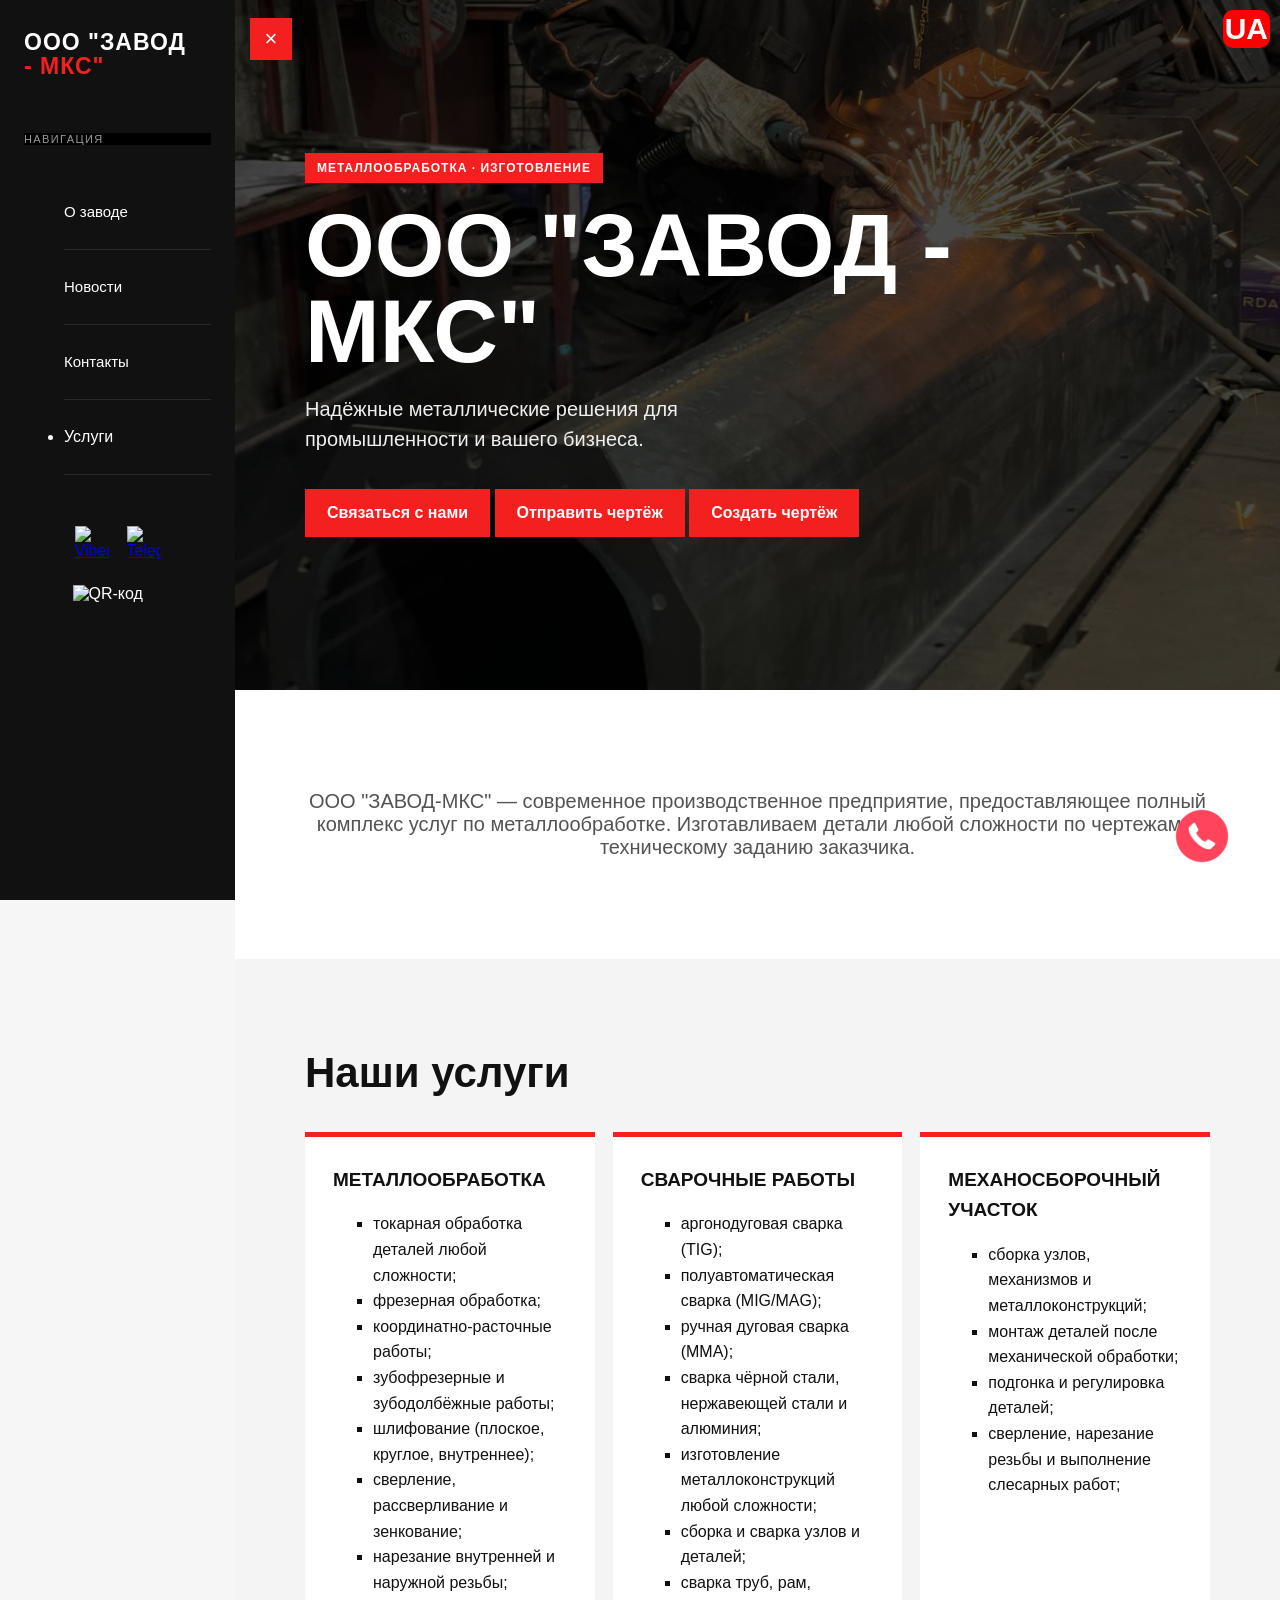
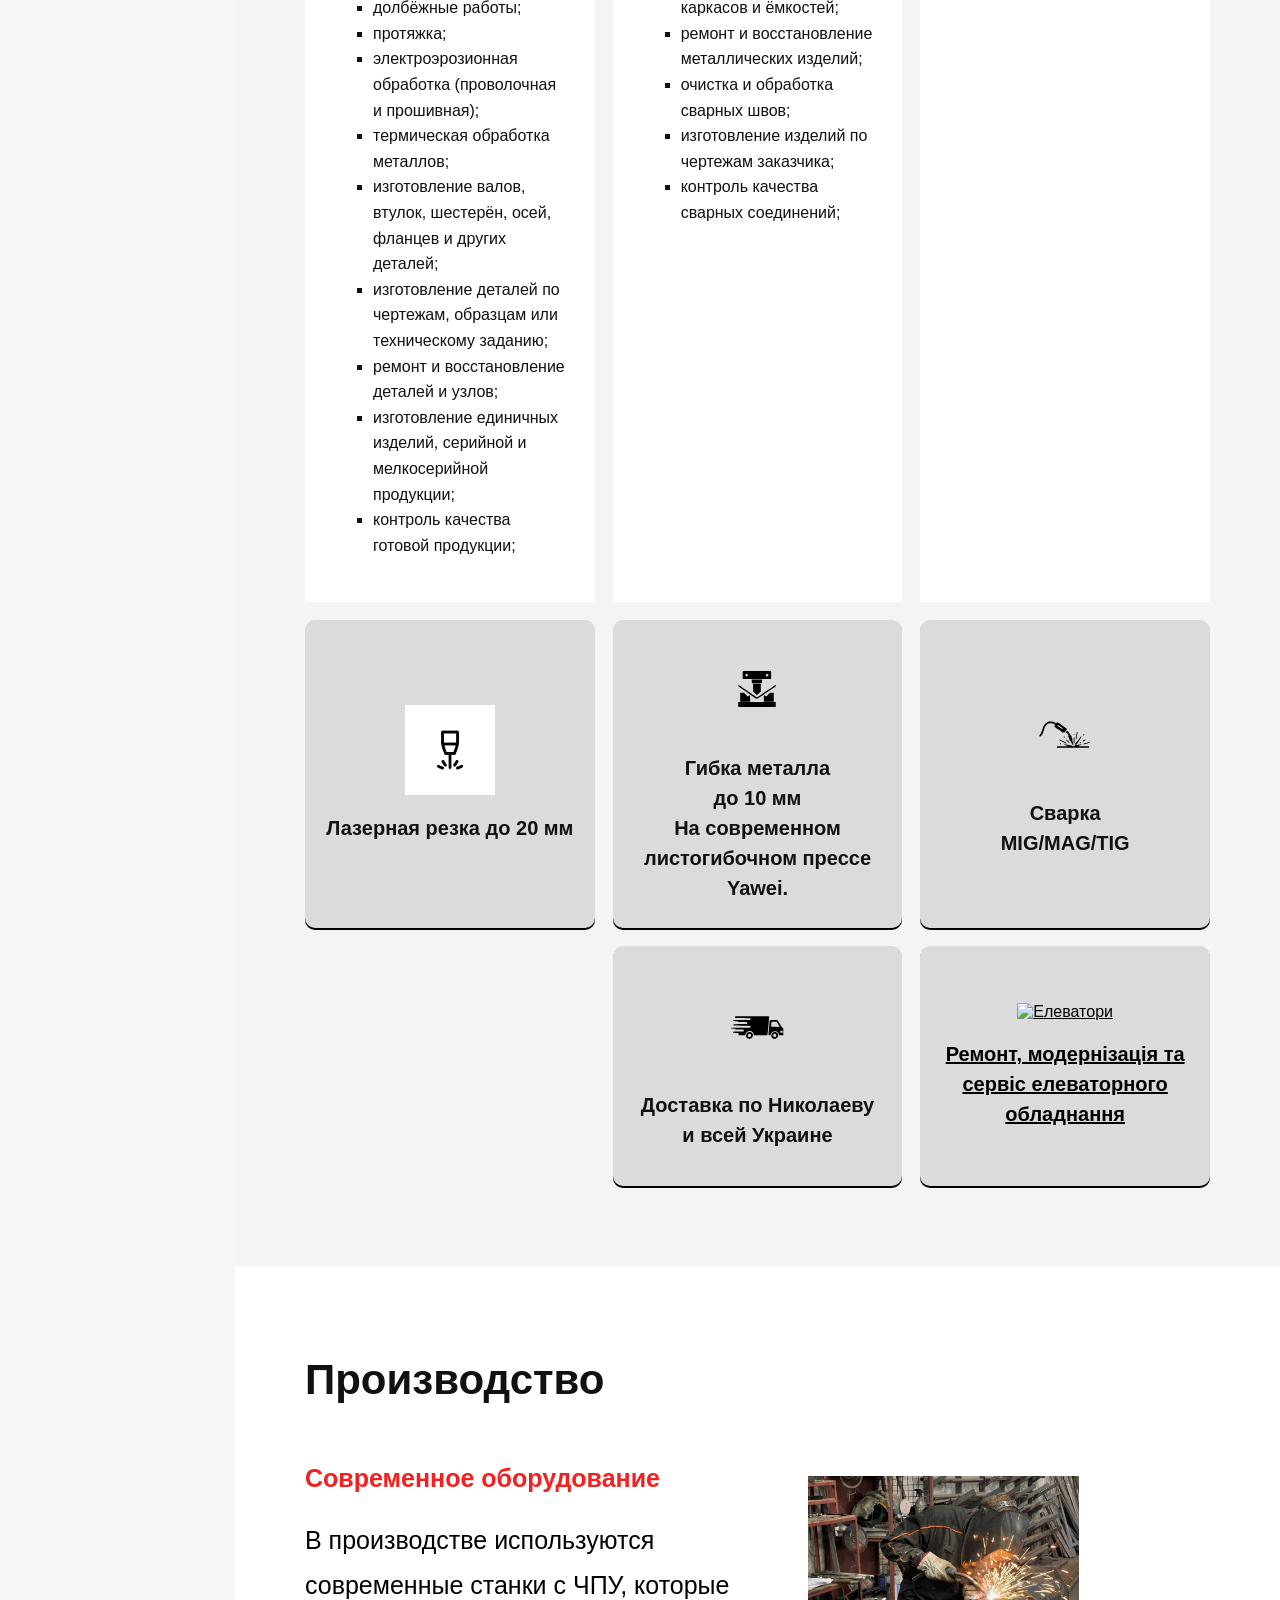
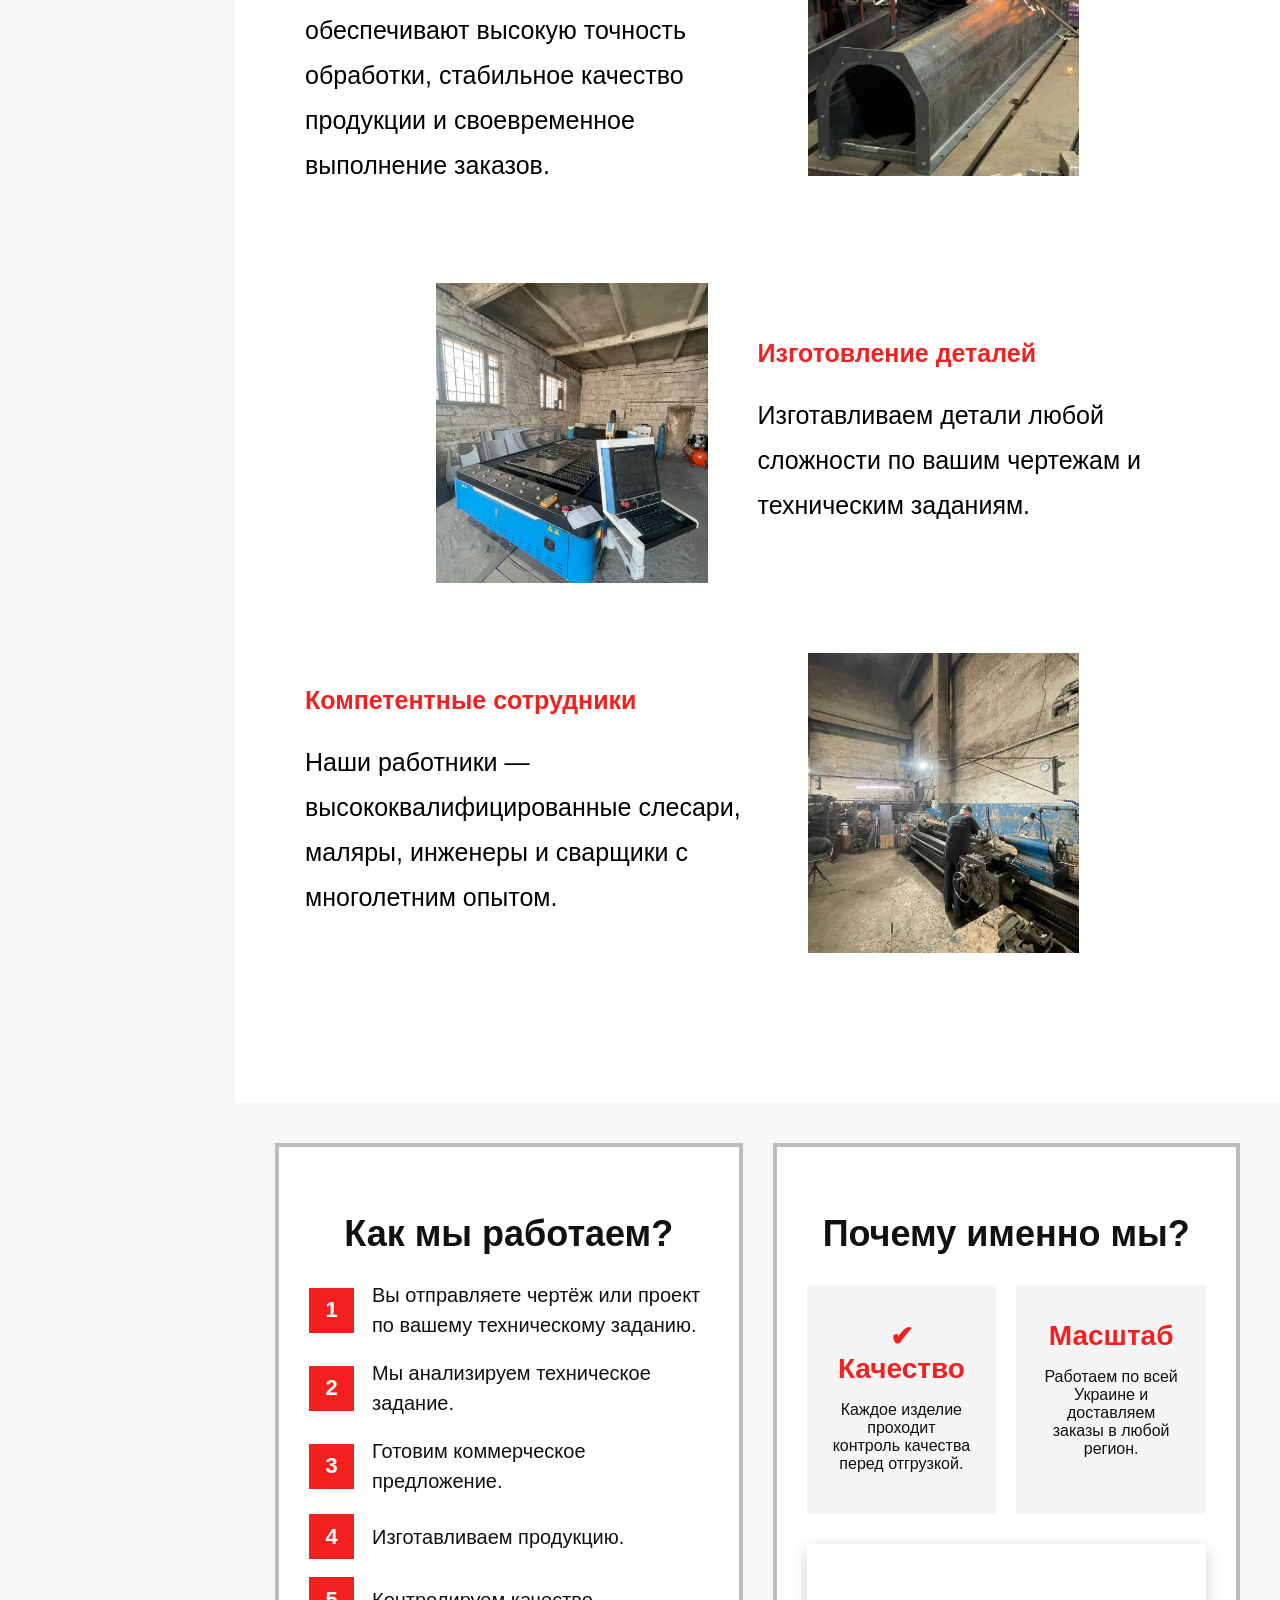
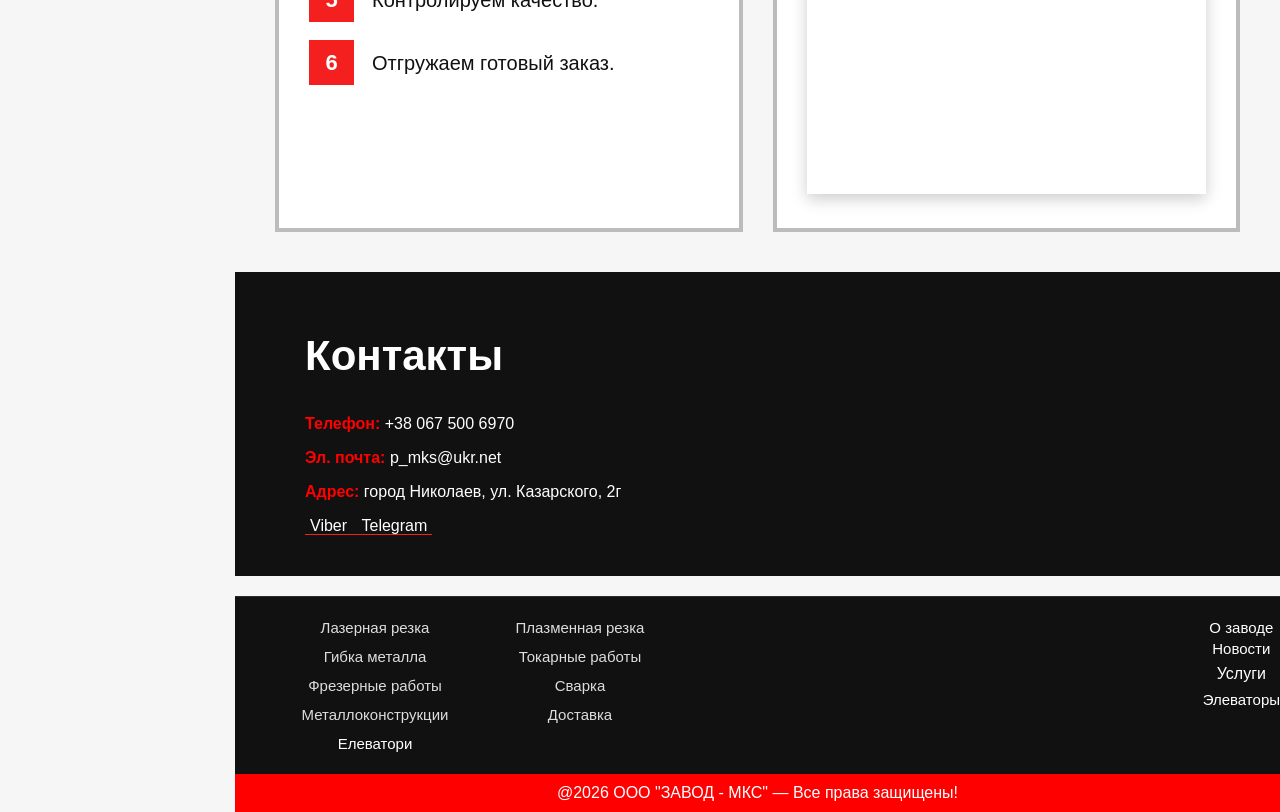
==== commit 27a82832: "Update index.html" ====
--- a/ru/index.html
+++ b/ru/index.html
@@ -277,7 +277,10 @@
           </p>
 
         </article>
-
+<article class="special-cards elevator-card" >
+   <a target="_blank" href="./elevator.html"> <img src="./image/Elevator.svg" alt="Елеватори">
+    <p>Ремонт, модернізація та сервіс елеваторного обладнання</p></a>
+</article>
       </div>
 
     </section>
@@ -664,4 +667,4 @@
 
 </body>
 
-</html>+</html>
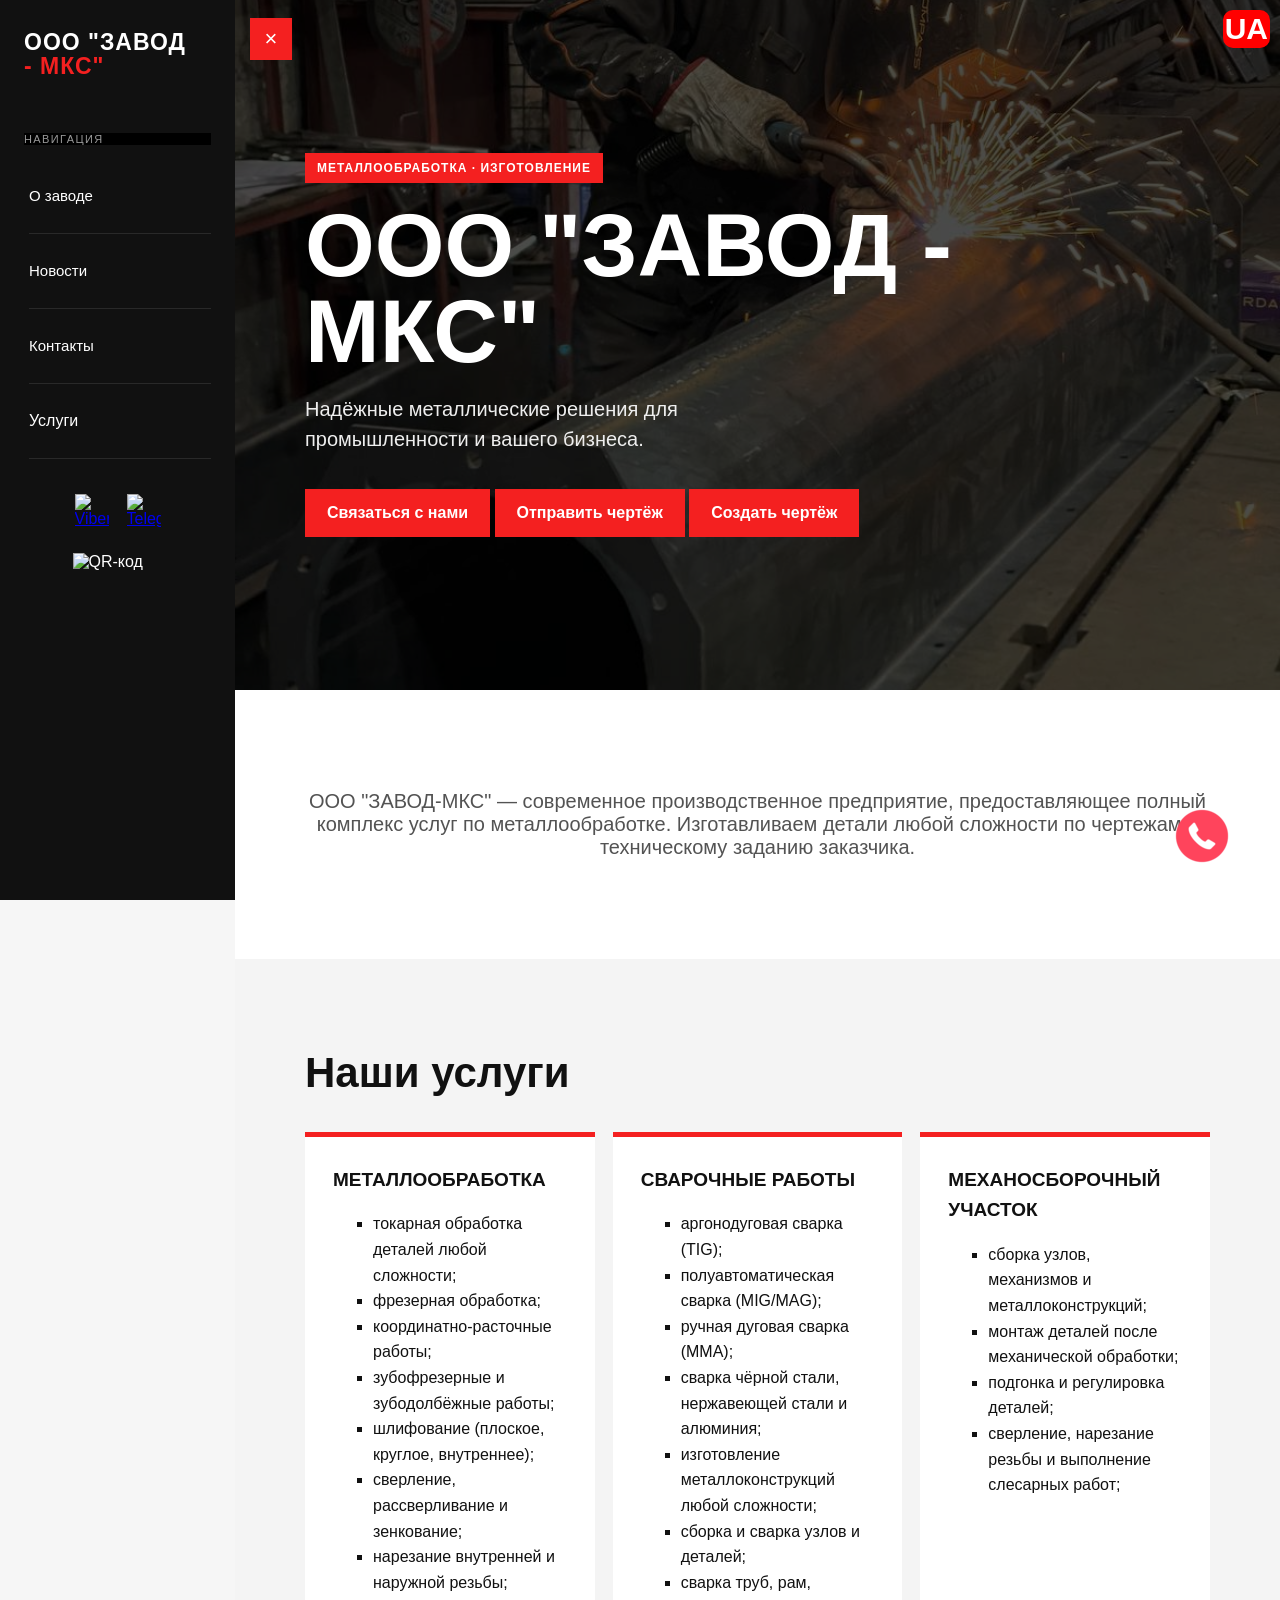
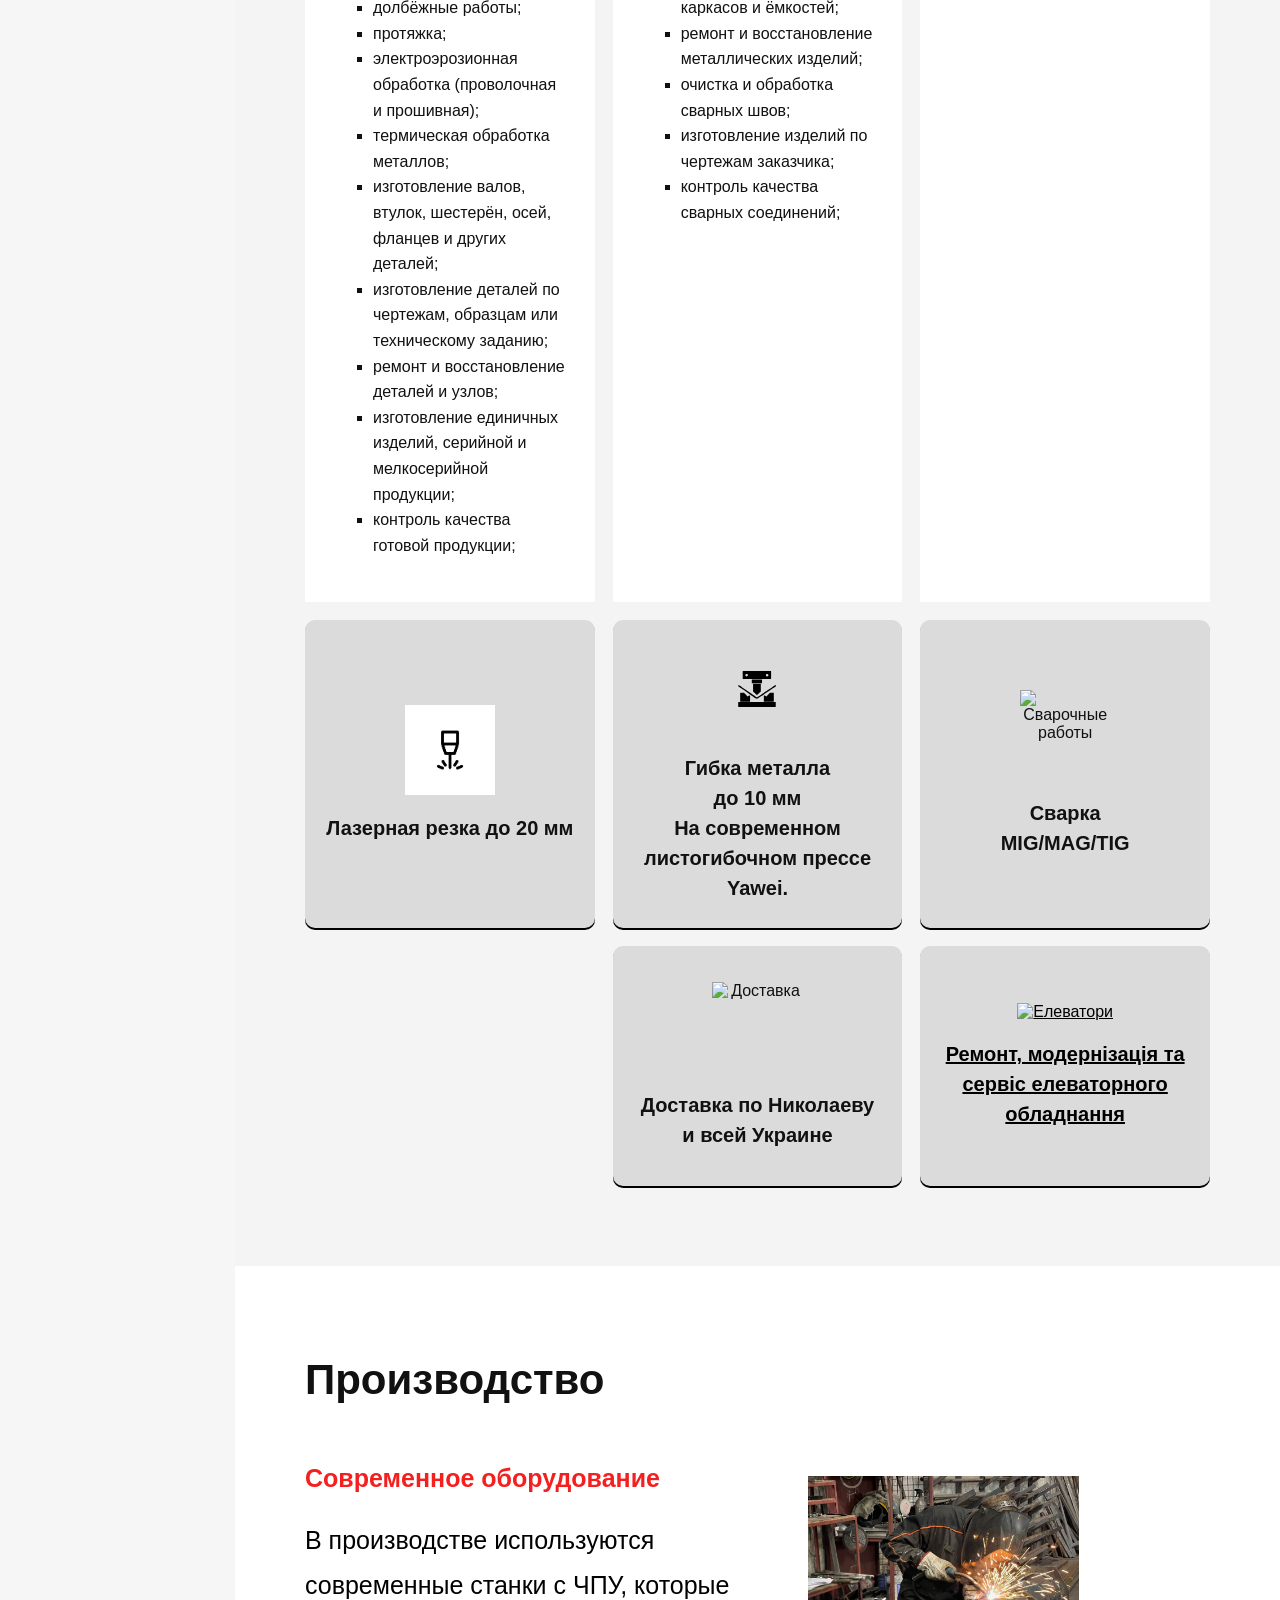
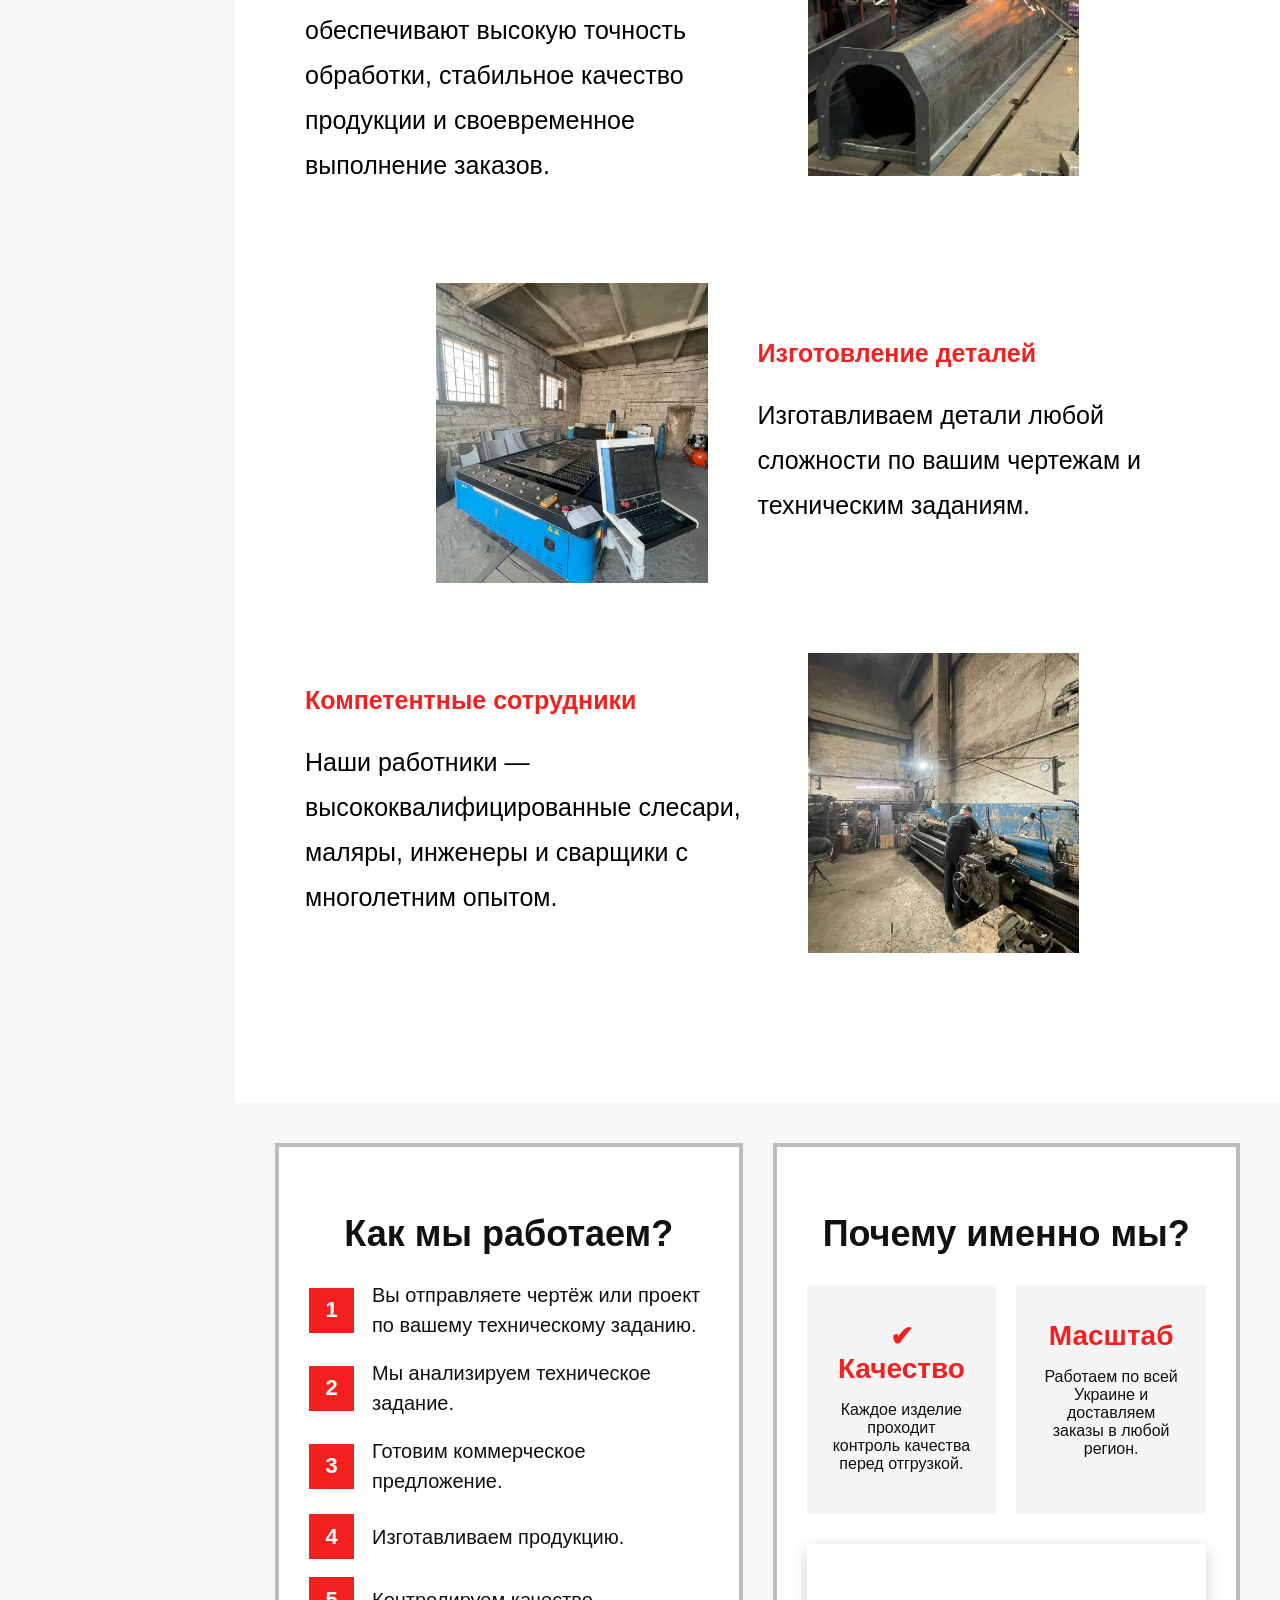
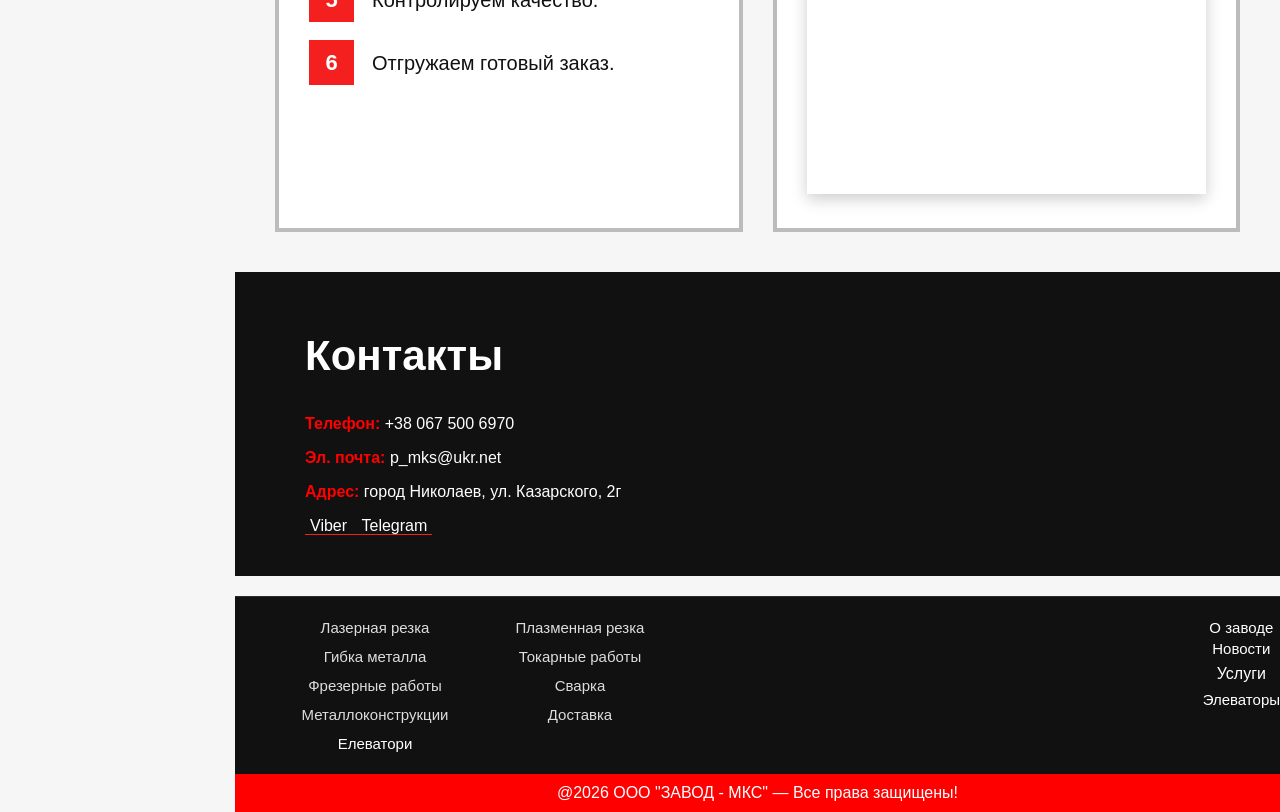
==== commit 7cad0c28: "Add files via upload" ====
--- a/ru/index.html
+++ b/ru/index.html
@@ -258,7 +258,7 @@
 
         <article class="special-cards">
 
-          <img src="../image/payalnik.svg" alt="Сварочные работы">
+          <img src="../image/laser.svg" alt="Сварочные работы">
 
           <p>
             Сварка<br>
@@ -269,7 +269,7 @@
 
         <article class="special-cards delivery-card">
 
-          <img src="../image/ChatGPT Image 27 черв. 2026 р., 00_23_21.svg" alt="Доставка">
+          <img src="../image/Order.svg" alt="Доставка">
 
           <p>
             Доставка по Николаеву
@@ -278,7 +278,7 @@
 
         </article>
 <article class="special-cards elevator-card" >
-   <a target="_blank" href="./elevator.html"> <img src="./image/Elevator.svg" alt="Елеватори">
+   <a target="_blank" href="./elevator.html"> <img src="../image/Elevator.svg" alt="Елеватори">
     <p>Ремонт, модернізація та сервіс елеваторного обладнання</p></a>
 </article>
       </div>
@@ -667,4 +667,4 @@
 
 </body>
 
-</html>
+</html>
--- a/index.css
+++ b/index.css
@@ -66,7 +66,11 @@
   text-decoration: none;
   border-bottom: 1px solid #292929;
 }
-
+nav ul{
+    margin: 0 0 0 5px;
+    padding: 0;
+    list-style: none;
+}
 nav a:hover {
   color: var(--orange);
 }
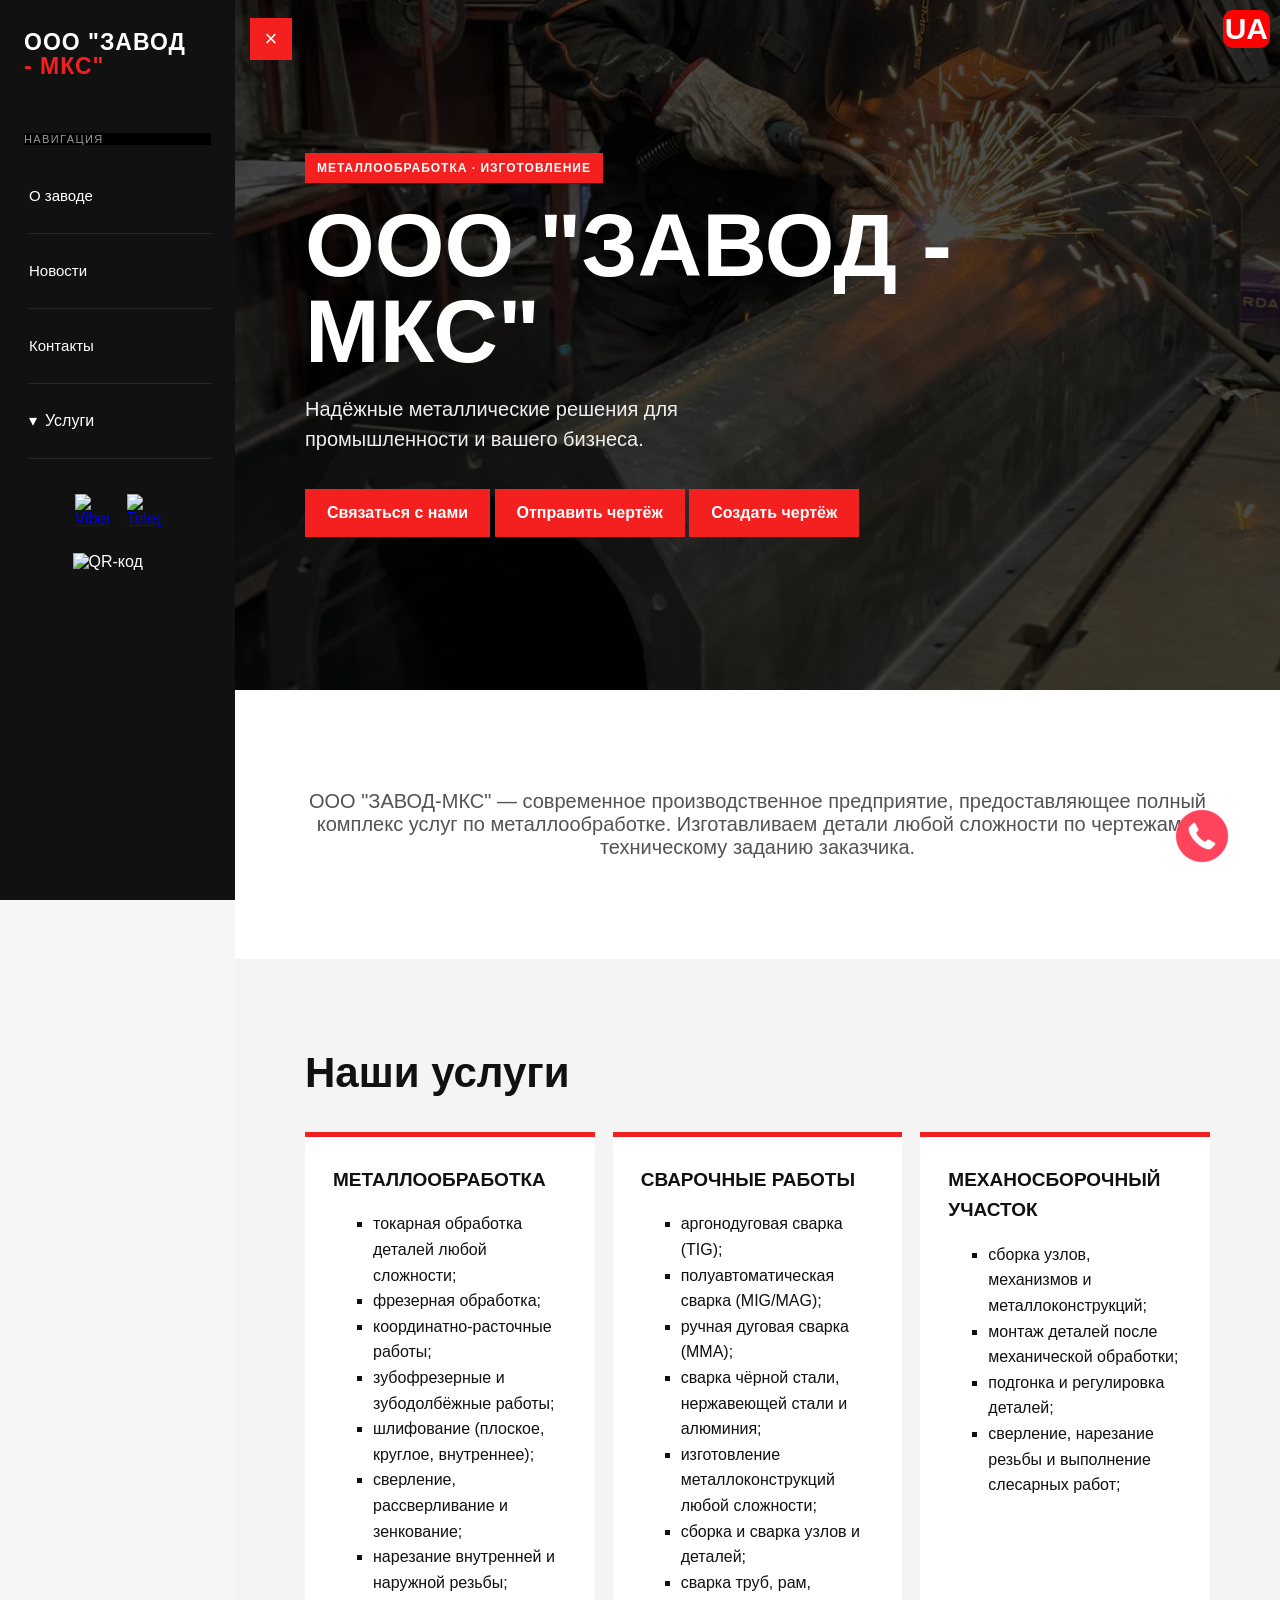
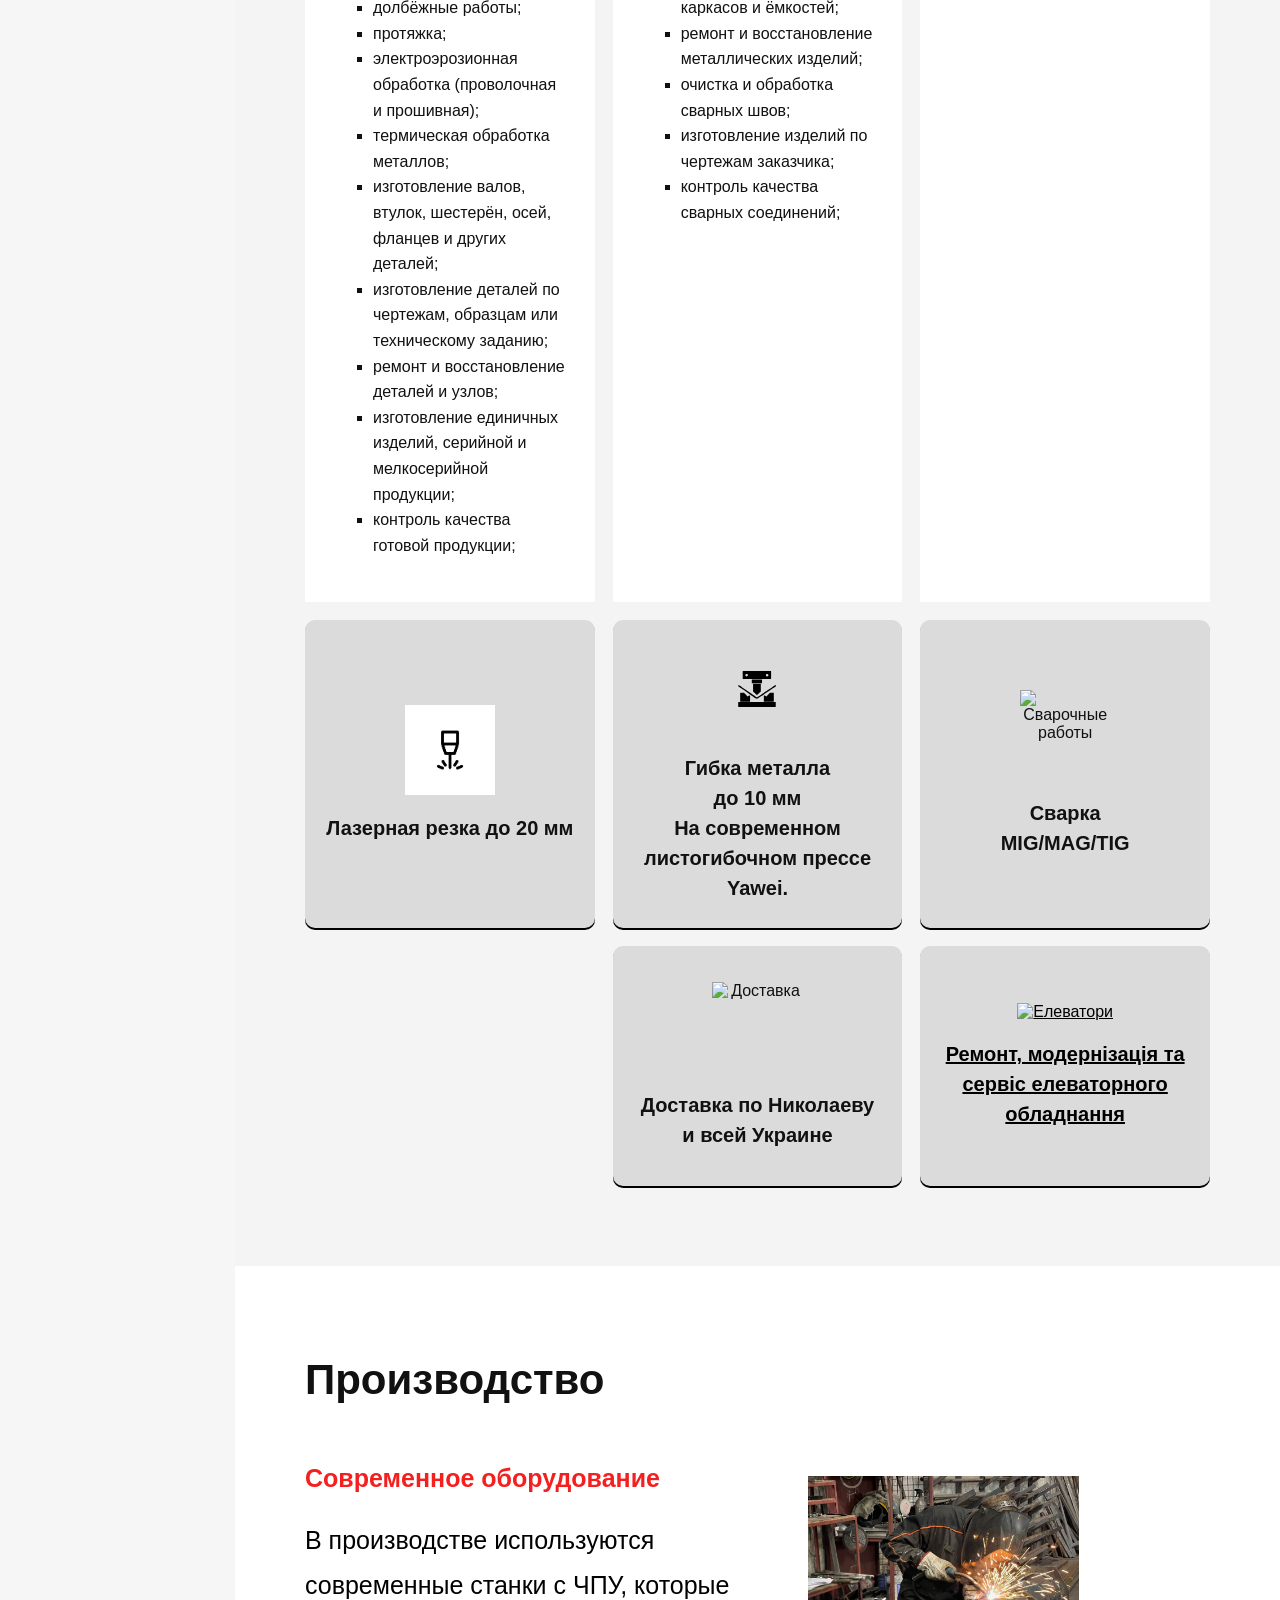
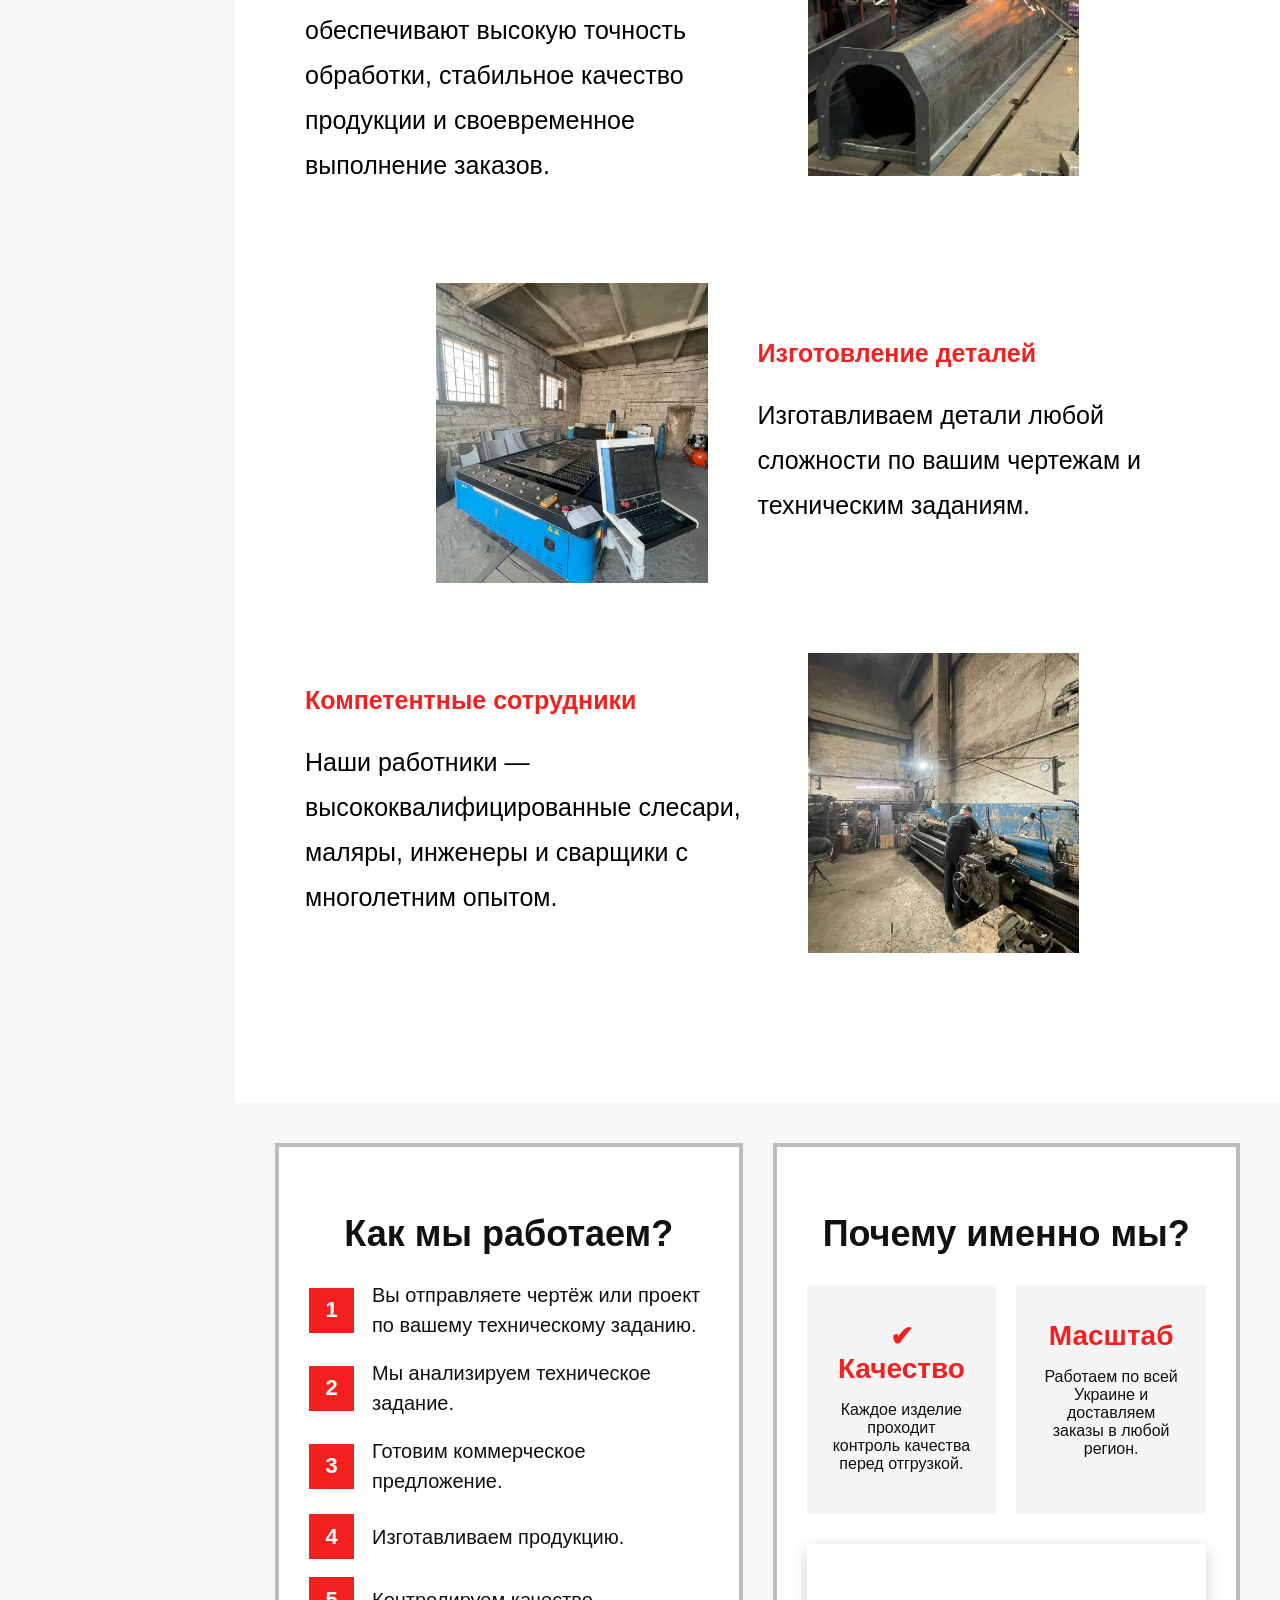
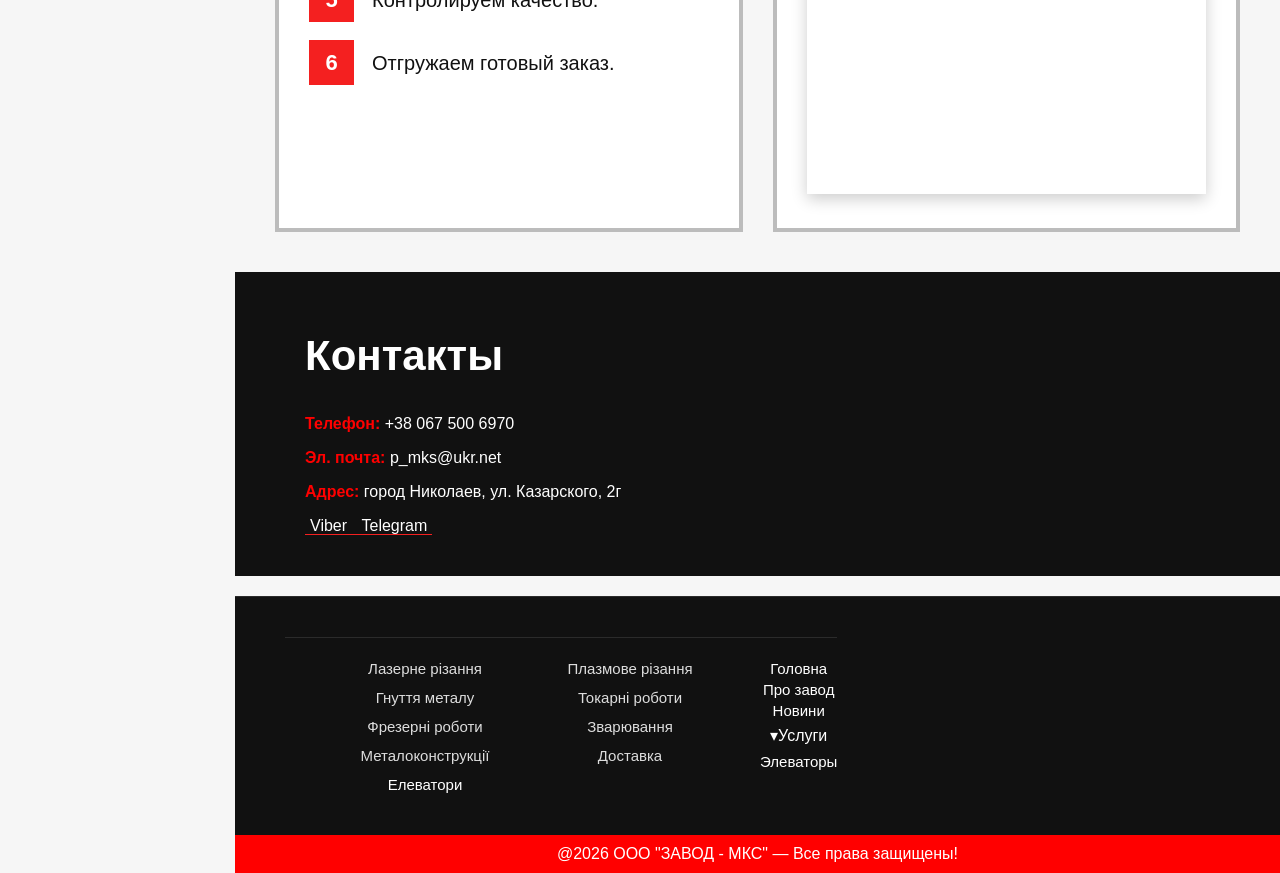
==== commit 97033302: "Add files via upload" ====
--- a/ru/index.html
+++ b/ru/index.html
@@ -31,15 +31,15 @@
 
     <nav>
       <ul>
-        <a target="_blank" href="./aboutus.html">О заводе</a>
-        <a target="_blank" href="./news.html">Новости</a>
+        <a href="./aboutus.html">О заводе</a>
+        <a href="./news.html">Новости</a>
         <a href="#contacts">Контакты</a>
          <li class="menu-container">
             <details>
                 <summary  onclick="location.href='#services'">Услуги</summary>
 
                 <ul class="dropdown-list">
-                    <li><a target="_blank" href="../ru/elevator.html">Елеватори</a></li>
+                    <li><a href="../ru/elevator.html">Елеватори</a></li>
                 </ul>
             </details>
         </li>
@@ -90,12 +90,12 @@
           Связаться с нами
         </a>
 
-        <a target="_blank" class="btn" href="https://t.me/p_mks1">
+        <a  class="btn" href="https://t.me/p_mks1">
 
           Отправить чертёж
         </a>
 
-        <a target="_blank" class="btn" href="https://t.me/p_mks1">
+        <a  class="btn" href="https://t.me/p_mks1">
 
           Создать чертёж
         </a>
@@ -229,7 +229,6 @@
             </li>
 
           </ul>
-
         </article>
 
         <article class="special-cards">
@@ -531,40 +530,38 @@
 
     <div class="footer-production">
 
-      <div>
+    <ul>
+        <div class="footer-production">
+
+    <div>
 
         <ul class="footer-list">
-
-          <li>Лазерная резка</li>
-          <li>Плазменная резка</li>
-          <li>Гибка металла</li>
-          <li>Токарные работы</li>
-          <li>Фрезерные работы</li>
-          <li>Сварка</li>
-          <li>Металлоконструкции</li>
-          <li>Доставка</li>
- <li><a target="_blank" href="./elevator.html">  Елеватори</a></li>
+            <li>Лазерне різання</li>
+            <li>Плазмове різання</li>
+            <li>Гнуття металу</li>
+            <li>Токарні роботи</li>
+            <li>Фрезерні роботи</li>
+            <li>Зварювання</li>
+            <li>Металоконструкції</li>
+            <li>Доставка</li>
+             <li><a href="./elevator.html">  Елеватори</a></li>
         </ul>
-
-      </div>
-      <div>
+        
+    </div>
+
+    <div>
 
         <ul class="footer-list-links">
-
-          <li> <a href="./aboutus.html">О заводе</a>
-          </li>
-
-          <li><a href="./news.html">Новости</a></li>
-           <ul class="footer-list-service">Услуги
-          <li><a target="_blank" href="./elevator.html">Элеваторы</a></li>
+          <li><a href="./index.html">Головна</a></li>
+            <li><a href="./aboutus.html">Про завод</a></li>
+            <li><a href="./news.html">Новини</a></li>
+             <ul class="footer-list-service">▾Услуги
+          <li><a href="./elevator.html">Элеваторы</a></li>
         </ul>
         </ul>
-
-      </div>
-
-
     </div>
-
+</div>
+</div>
     <a class="tell" href="tel:+380675006970">
 
       <img src="../image/tell.png" alt="Позвонить">
--- a/index.css
+++ b/index.css
@@ -48,7 +48,8 @@
   color: var(--orange);
 }
 
-.side-title, select {
+.side-title,
+select {
   margin: 55px 0 14px;
   color: #999;
   font-size: 11px;
@@ -66,11 +67,13 @@
   text-decoration: none;
   border-bottom: 1px solid #292929;
 }
-nav ul{
-    margin: 0 0 0 5px;
-    padding: 0;
-    list-style: none;
-}
+
+nav ul {
+  margin: 0 0 0 5px;
+  padding: 0;
+  list-style: none;
+}
+
 nav a:hover {
   color: var(--orange);
 }
@@ -120,56 +123,74 @@
   border: 0;
   transition: left 0.3s ease;
 }
+
 main,
 footer {
-    margin-left: var(--sidebar-width);
-    transition: margin-left .3s ease;
+  margin-left: var(--sidebar-width);
+  transition: margin-left .3s ease;
 }
 
 body.menu-closed main,
 body.menu-closed footer {
-    margin-left: 0;
+  margin-left: 0;
 }
 
 body.menu-closed .sidebar {
   transform: translateX(calc(-100% - 5px));
 }
+
 body.menu-closed .menu-toggle {
   left: 15px;
 }
 
-details summary{
-    list-style:none;
-    cursor:pointer;
-    padding:12px 0;
-    line-height:50px;
-    color:#fff;
-    border-bottom:1px solid #292929;
-    user-select:none;
-}
-
-details summary:hover{
-    color:var(--orange);
+details summary {
+  list-style: none;
+  cursor: pointer;
+  padding: 12px 0;
+  line-height: 50px;
+  color: #fff;
+  border-bottom: 1px solid #292929;
+  user-select: none;
+}
+
+details summary:hover {
+  color: var(--orange);
 }
 
 /* Убираем стандартную стрелку */
-details summary::-webkit-details-marker{
-    display:none;
-}
-
-.dropdown-list{
-    list-style:none;
-    margin:0;
-    padding:0 0 0 15px;
-    text-align: center;
-}
-
-.dropdown-list a{
-    display:block;
-    padding:8px 0;
-    line-height:30px;
-    border:none;
-}
+details summary::-webkit-details-marker {
+  display: none;
+}
+
+.dropdown-list {
+  list-style: none;
+  margin: 0;
+  padding: 0 0 0 15px;
+  text-align: center;
+}
+
+.dropdown-list a {
+  display: block;
+  padding: 8px 0;
+  line-height: 30px;
+  border: none;
+}
+
+.menu-container summary::-webkit-details-marker {
+    display: none;
+}
+
+.menu-container summary::before {
+    content: "▾";
+    margin-right: 8px;
+    transition: transform 0.3s ease;
+}
+
+/* При открытии поворачиваем стрелку влево */
+.menu-container details[open] summary::before {
+    transform: rotate(90deg);
+}
+
 
 /* Main content */
 
@@ -286,7 +307,6 @@
   gap: 18px;
 }
 
-
 .card {
   min-height: 180px;
   padding: 28px;
@@ -313,7 +333,6 @@
   justify-content: center;
   align-items: center;
   text-align: center;
-
   background: #dbdbdb;
   border-radius: 10px;
   box-shadow: 0px 2px black;
@@ -350,6 +369,7 @@
 .elevator-card:hover {
   transform: translateY(-5px);
 }
+
 .elevator-card a {
   color: #000000;
 }
@@ -502,18 +522,19 @@
 }
 
 /* Contacts */
-.contacts{
-    display:grid;
-    grid-template-columns:320px 1fr;
-    gap:35px;
-    padding:50px 70px 25px;
-    background:#111;
-    color:#fff;
-
-}
-.contacts a{
-  text-decoration:none;
-  color:#ffffff;
+.contacts {
+  display: grid;
+  grid-template-columns: 320px 1fr;
+  gap: 35px;
+  padding: 50px 70px 25px;
+  background: #111;
+  color: #fff;
+
+}
+
+.contacts a {
+  text-decoration: none;
+  color: #ffffff;
 }
 
 .contact-list b {
@@ -522,11 +543,11 @@
 
 .contact-list a {
   color: #fff;
-   transition: color .3s ease-in-out;
-}
-
-.contact-list a:hover{
-  color:red;
+  transition: color .3s ease-in-out;
+}
+
+.contact-list a:hover {
+  color: red;
 }
 
 .social a {
@@ -542,81 +563,83 @@
   color: rgb(38, 0, 255);
 }
 
-.map{
-    min-height:220px;
-}
-
-.map iframe{
-    width:100%;
-    height:220px;
-    min-height:220px;
-}
-
-.footer-production{
-     background:#111;
-    color:#fff;
-
-    display:flex;
-    text-align:center;
-    justify-content:space-between;
-    gap:40px;
-
-    margin-top:20px;
-    padding-top:20px;
-    padding-left:50px;
-    padding-bottom:20px;
-    border-top:1px solid #2b2b2b;
-}
-
-.footer-production h3{
-    margin:0 0 10px;
-    font-size:22px;
-}
-
-.footer-production ul{
-    margin:0;
-    padding:0;
-    list-style:none;
-    
-}
-
-.footer-list{
-    display:grid;
-    grid-template-columns:repeat(2,minmax(180px,1fr));
-    gap:8px 25px;
-    color:#747474;
-}
-.footer-list-service{
+.map {
+  min-height: 220px;
+}
+
+.map iframe {
+  width: 100%;
+  height: 220px;
+  min-height: 220px;
+}
+
+.footer-production {
+  background: #111;
+  color: #fff;
+
+  display: flex;
+  text-align: center;
+  justify-content: space-between;
+  gap: 40px;
+
+  margin-top: 20px;
+  padding-top: 20px;
+  padding-left: 50px;
+  padding-bottom: 20px;
+  border-top: 1px solid #2b2b2b;
+}
+
+.footer-production h3 {
+  margin: 0 0 10px;
+  font-size: 22px;
+}
+
+.footer-production ul {
+  margin: 0;
+  padding: 0;
+  list-style: none;
+
+}
+
+.footer-list {
+  display: grid;
+  grid-template-columns: repeat(2, minmax(180px, 1fr));
+  gap: 8px 25px;
+  color: #747474;
+}
+
+.footer-list-service {
   line-height: 30px;
 }
-.footer-production li{
-    color:#ddd;
-    font-size:15px;
-    line-height:1.4;
-    
-}
-
-.footer-production a{
-    color:#ddd;
-    text-decoration:none;
-}
-
-.footer-production a{
-    color:#fff;
-    text-decoration:none;
-    transition:.3s;
-}
-
-.footer-production a:visited{
-    color:#fff;
-}
-
-.footer-production a:hover{
-    color:var(--orange);
-}
-
-.footer-production a:hover{
-    color:var(--orange);
+
+.footer-production li {
+  color: #ddd;
+  font-size: 15px;
+  line-height: 1.4;
+
+}
+
+.footer-production a {
+  color: #ddd;
+  text-decoration: none;
+}
+
+.footer-production a {
+  color: #fff;
+  text-decoration: none;
+  transition: .3s;
+}
+
+.footer-production a:visited {
+  color: #fff;
+}
+
+.footer-production a:hover {
+  color: var(--orange);
+}
+
+.footer-production a:hover {
+  color: var(--orange);
 }
 
 footer {
@@ -663,7 +686,7 @@
 .lang {
   position: fixed;
   z-index: 9999;
-   top: 10px;
+  top: 10px;
   right: 10px;
 
   background-color: red;
@@ -675,270 +698,128 @@
   justify-content: center;
   font-weight: bold;
   border-radius: 10px;
-text-decoration: none;
-
-}
-
-
-/* Mobile */
-
-@media (max-width: 800px) {
-  .info-section {
-    display: flex;
-    flex-direction: column;
-    gap: 20px;
-    margin: 0;
-  }
-.grid {
-    display: grid;
-    grid-template-columns: 1fr;
-    gap: 15px;
-  }
-  .card {
-    width: 100%;
-    display: block;
-  }
-
-  .special-cards {
-    width: 100%;
-    margin: 0 !important;
-  }
-.production-item {
-  margin-right: -10px;
-}
-
-  html,
-  body {
-    overflow-x: hidden;
-  }
-
-  section {
-    padding: 45px 20px;
-  }
-
-  h1 {
-    font-size: 42px;
-    line-height: 1.1;
-  }
-
-  h2 {
-    font-size: 30px;
-    text-align: center;
-  }
-
-  h3 {
-    text-align: center;
-  }
-
-  .hero {
-    min-height: auto;
-    padding: 100px 20px 60px;
-    text-align: center;
-  }
-
-  .hero-content {
-    max-width: 100%;
-  }
-
-  .hero p {
-    max-width: 100%;
-    font-size: 18px;
-  }
-
-  .btn {
-    display: block;
-    width: 100%;
-    margin-top: 15px;
-    text-align: center;
-  }
-
-
-  .info p {
-    font-size: 18px;
-    line-height: 1.6;
-  }
-
-  /* Наші послуги */
-
-  .cards {
-    padding: 15px;
-  }
-
-  .cards h3 {
-    font-size: 24px;
-    margin-bottom: 15px;
-  }
-
-    .why-grid {
-    display: flex;
-    flex-direction: column;
-    gap: 15px;
-  }
-   .why-card {
-    width: 100%;
-  }
-
-
-  .why-card h2 {
-    font-size: 18px;
-    margin-bottom: 8px;
-  }
-
-  .why-card p {
-    font-size: 14px;
-    line-height: 1.4;
-  }
-
-   .why-video {
-    width: 100%;
-    height: 150px;
-  }
-
-   .work,
-  .cards {
-    display: block;
-    width: 100%;
-    max-width: 100%;
-    margin: 0 0 20px;
-    padding: 15px;
-  }
-
-  .info-section {
-    display: block;
-    margin: 0;
-  }
- .work h3,
-.cards h3{
-    font-size: 22px;
-    margin-bottom: 15px;
-}
-
-  .step {
-    align-items: flex-start;
-  }
-
-  .step p {
-    font-size: 17px;
-  }
-  .contacts {
-    display: flex;
-    flex-direction: column;
-  }
-
-  .map iframe {
-    height: 280px;
-  }
-
-  .contact-list p {
-    font-size: 17px;
-  }
-
-  .social {
-    display: flex;
-    justify-content: center;
-    gap: 20px;
-    flex-wrap: wrap;
-  }
-
-
-  footer {
-    flex-direction: column;
-    text-align: center;
-    gap: 10px;
-    padding: 20px;
-  }
-
-  footer img {
-    margin: 0;
-  }
-
-
-  .sidebar-social {
-    justify-content: center;
-  }
-
-  .sidebar-social img {
-    margin: 0;
-  }
-
-  .QRcode {
-    display: flex;
-    justify-content: center;
-    margin: 25px 0 0;
-  }
-
-  .QRcode img {
-    width: 90px;
-  }
-  .card,
-.special-cards,
-.delivery-card {
-    width: 100% !important;
-    margin: 0 !important;
-}
-.delivery-card {
-    grid-column: auto !important;
-}
-
-/* FOOTER MOBILE */
-
-.contacts{
-    display: flex;
-    flex-direction: column;
-    width: 100%;
-    padding: 40px 20px;
-    gap: 30px;
-}
-
-.footer-production{
-    display: flex;
-    flex-direction: column;
-    align-items: center;
-
-    width: 100%;
-
-    margin: 20px 0 0;
-    padding: 20px 0;
-
-    gap: 25px;
-
-    border-top: 1px solid #2b2b2b;
-}
-
-.footer-list{
-    display: flex;
-    flex-direction: column;
-
-    align-items: center;
-
-    width: 100%;
-    gap: 12px;
-}
-
-.footer-list-links{
-    display: flex;
-    flex-direction: column;
-
-    align-items: center;
-
-    width: 100%;
-    gap: 12px;
-
-    padding: 0;
-    margin: 0;
-}
-
-.footer-list li,
-.footer-list-links li{
-    width: auto;
-    margin: 0;
-    text-align: center;
-}
-
-footer{
-    width: 100%;
-    margin: 0;
-    padding: 15px;
-    text-align: center;
-}
-}+  text-decoration: none;
+
+}
+
+/* МОБИЛЬНАЯ ВЕРСИЯ*/
+
+@media (max-width:768px){
+
+    .sidebar{
+        position: fixed;
+        top: 0;
+        left: 0;
+        width: 100vw;
+        height: 100vh;
+        padding: 30px 20px;
+        overflow-y: auto;
+        z-index: 1000;
+    }
+
+    .menu-closed .sidebar{
+        transform: translateX(-100%);
+    }
+
+    .menu-toggle{
+        position: fixed;
+        top: 15px;
+        left: 15px;
+        z-index: 1100;
+    }
+
+    main{
+        margin-left: 0;
+    }
+
+
+    section{
+        padding:50px 20px;
+    }
+    .grid{
+        display:flex;
+        flex-direction:column;
+        gap:20px;
+    }
+
+    .card,
+    .special-cards{
+        width:100%;
+        margin:0 !important;
+        min-height:auto;
+    }
+
+    .special-cards img{
+        width:70px;
+        height:70px;
+    }
+
+    /* Производство */
+    .production-item,
+    .production-item.reverse{
+        flex-direction:column;
+        gap:20px;
+        margin-bottom:50px;
+    }
+
+    .production-item img{
+        width:100%;
+        height:250px;
+        object-fit:cover;
+    }
+
+    .production-text{
+        width:100%;
+        order:2;
+    }
+
+    .production-item img{
+        order:1;
+    }
+
+    .production-text h3{
+        font-size:24px;
+        text-align:center;
+    }
+
+    .production-text p{
+        font-size:18px;
+        text-align:center;
+    }
+
+    /* Блок "Как мы работаем" и "Почему мы" */
+    .info-section{
+        flex-direction:column;
+        margin:20px 0;
+    }
+
+    .work,
+    .cards{
+        width:100%;
+    }
+
+    .why-grid{
+        display:flex;
+        flex-direction:column;
+    }
+
+    /* Контакты */
+    .contacts{
+        grid-template-columns:1fr;
+    }
+
+    .map iframe{
+        height:280px;
+    }
+
+    /* Футер */
+    .footer-production{
+        flex-direction:column;
+        text-align:center;
+        padding:20px;
+    }
+
+    .footer-list{
+        grid-template-columns:1fr;
+    }
+  }
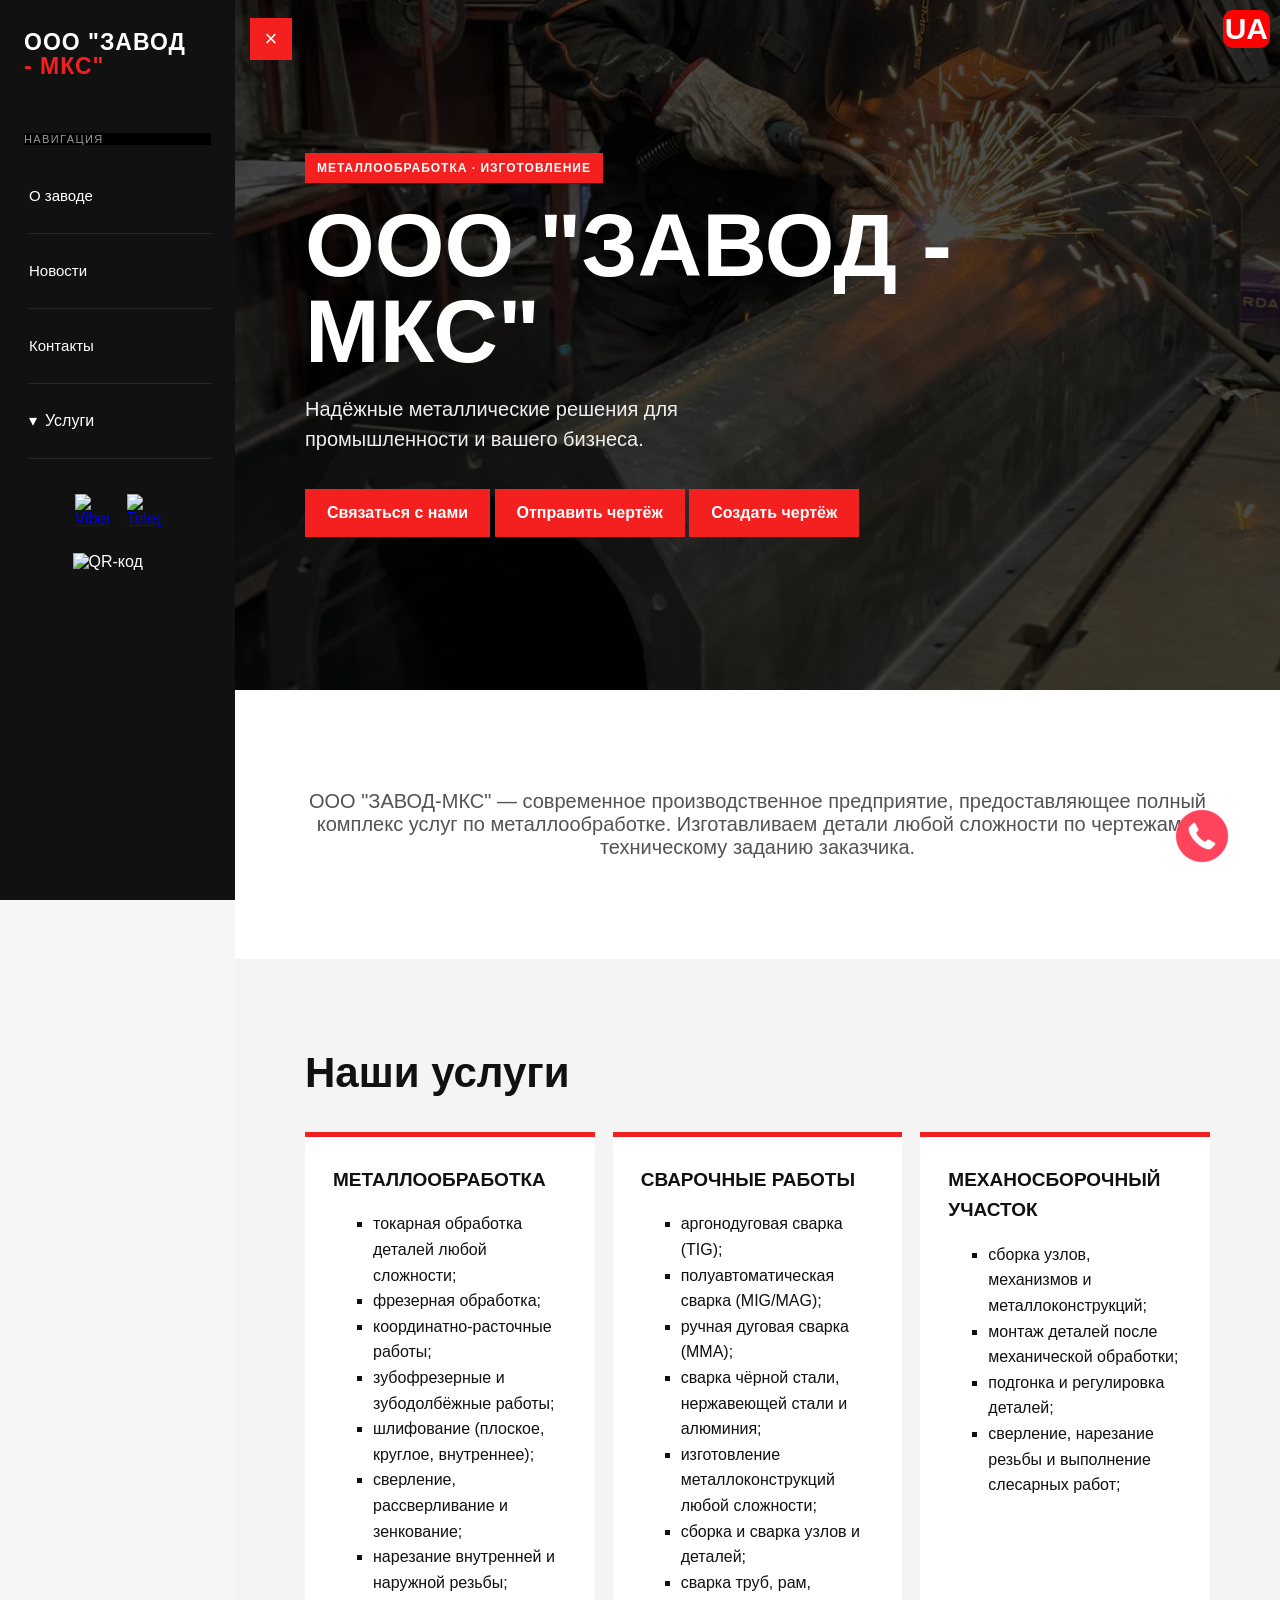
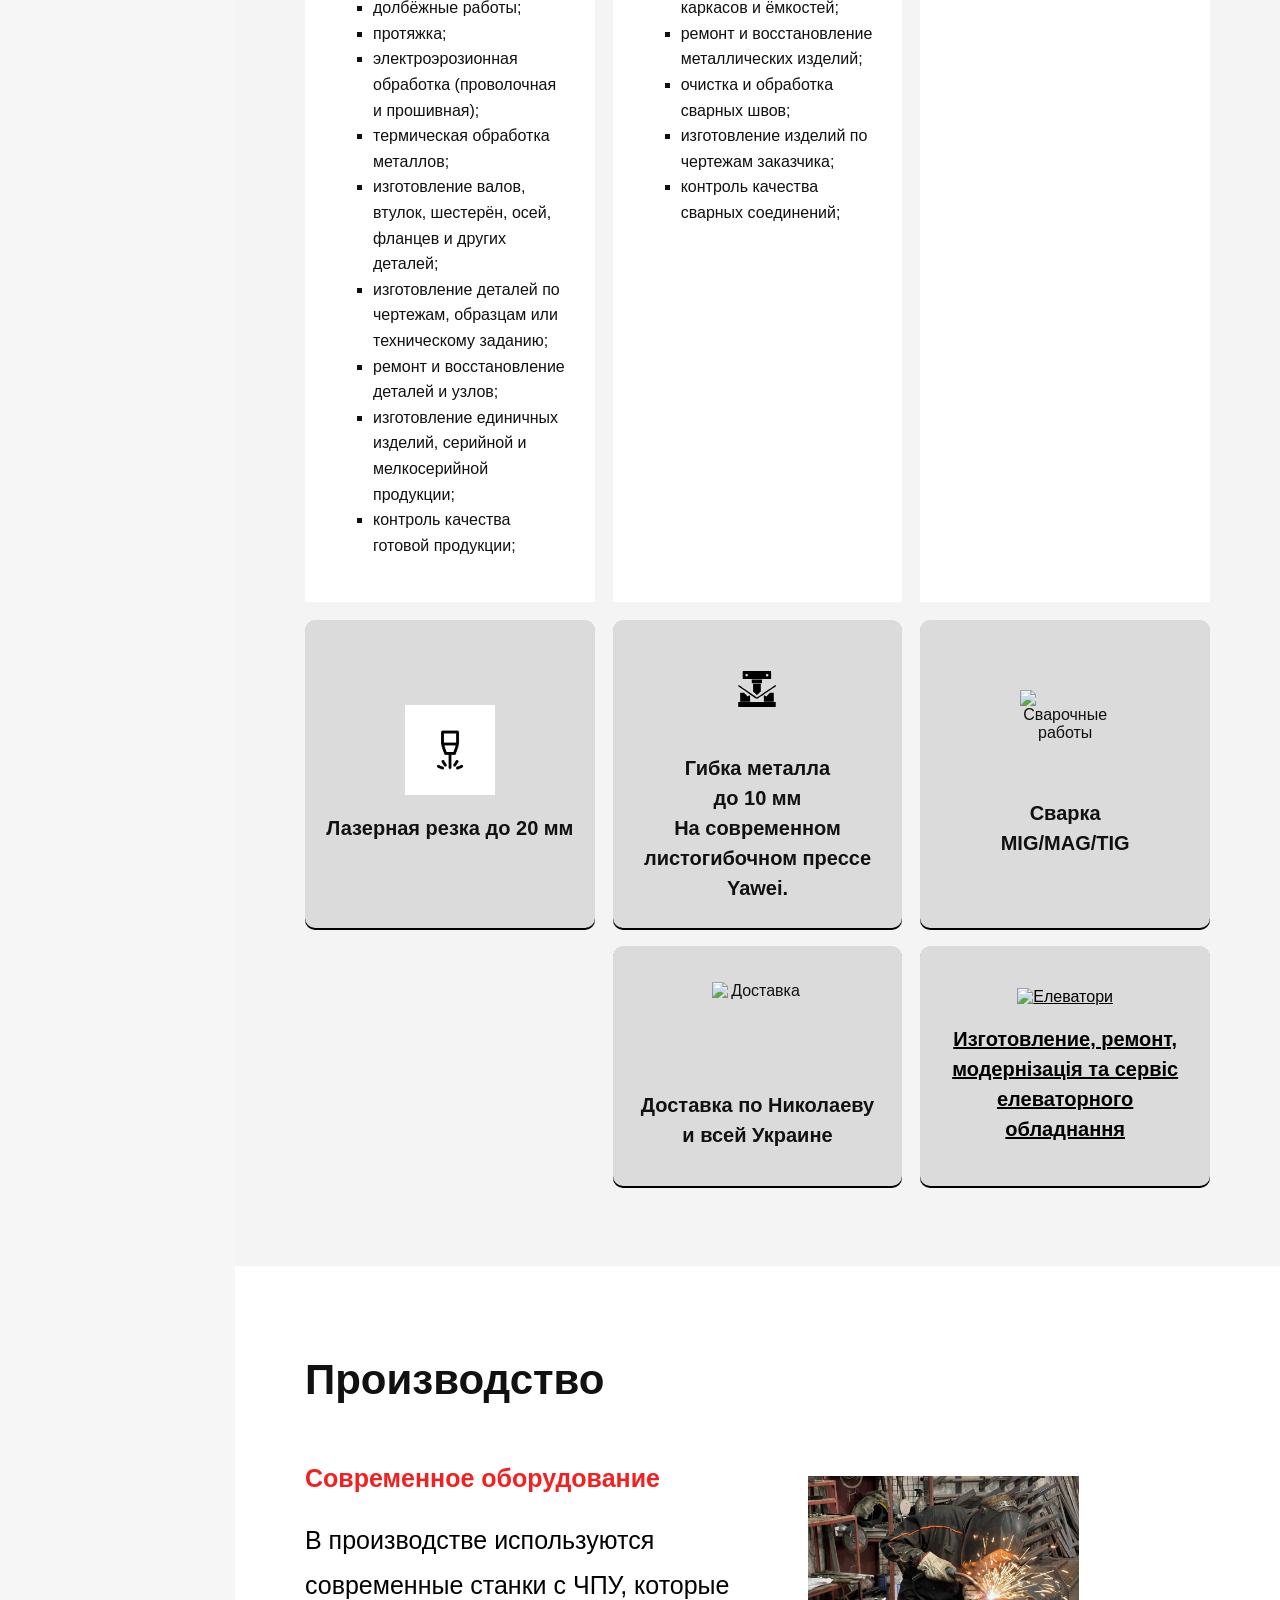
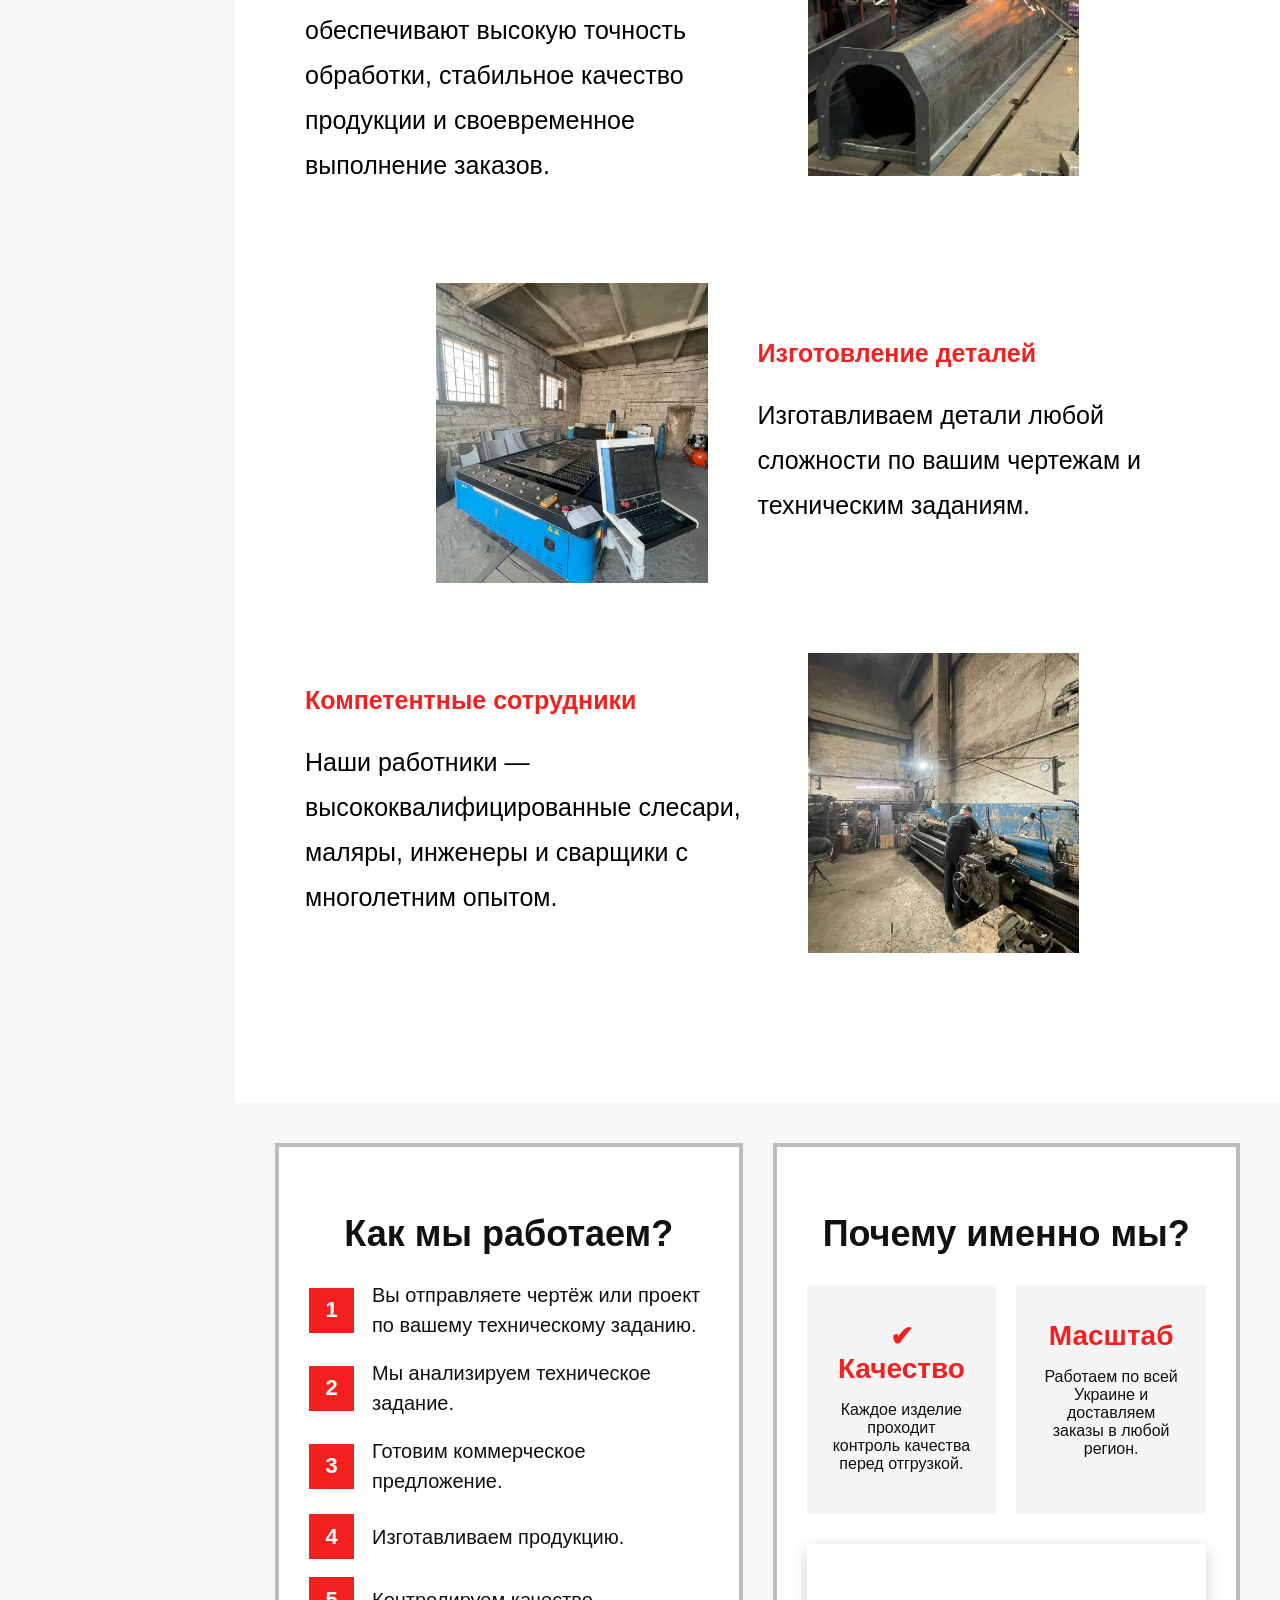
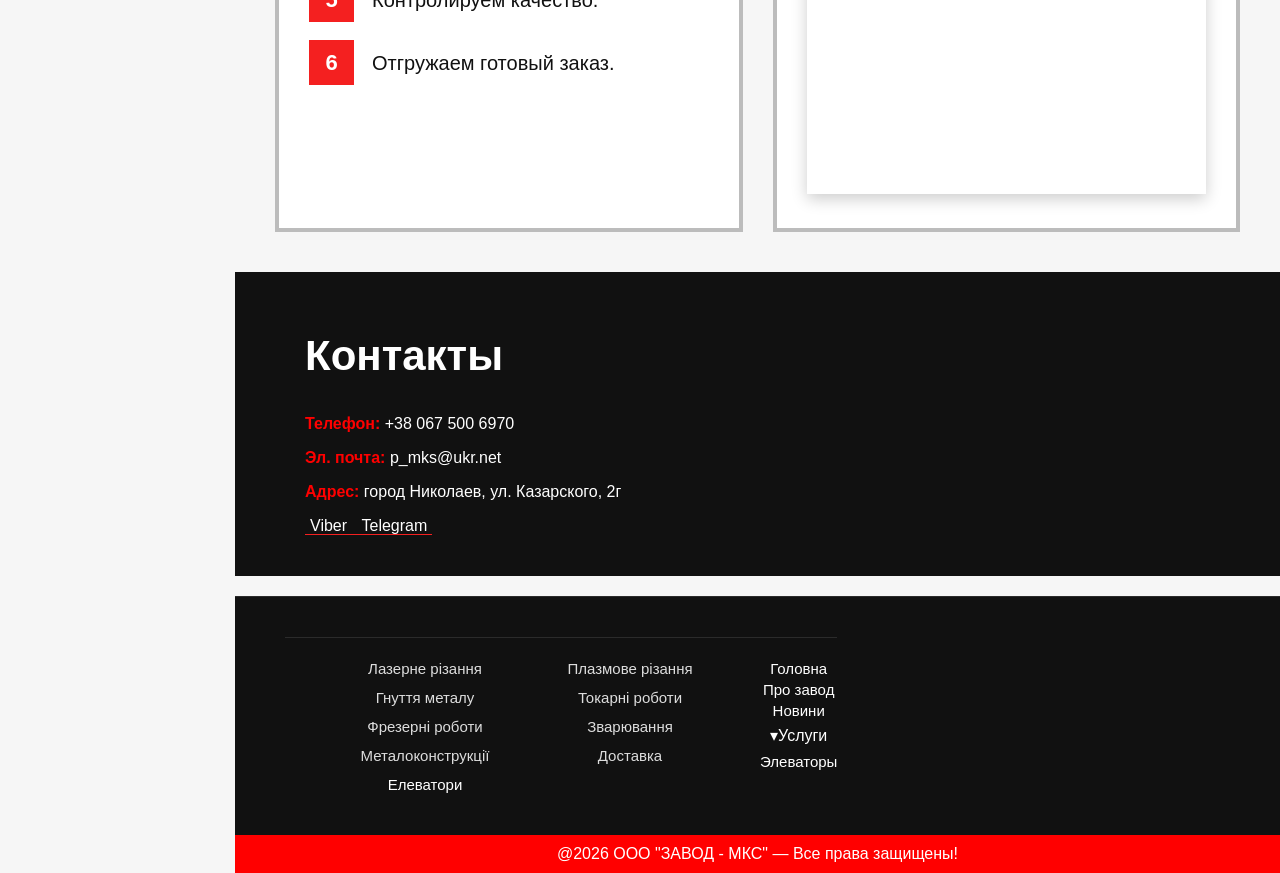
==== commit 98b49cca: "Add files via upload" ====
--- a/ru/index.html
+++ b/ru/index.html
@@ -278,7 +278,7 @@
         </article>
 <article class="special-cards elevator-card" >
    <a target="_blank" href="./elevator.html"> <img src="../image/Elevator.svg" alt="Елеватори">
-    <p>Ремонт, модернізація та сервіс елеваторного обладнання</p></a>
+    <p>Изготовление, ремонт, модернізація та сервіс елеваторного обладнання</p></a>
 </article>
       </div>
 
